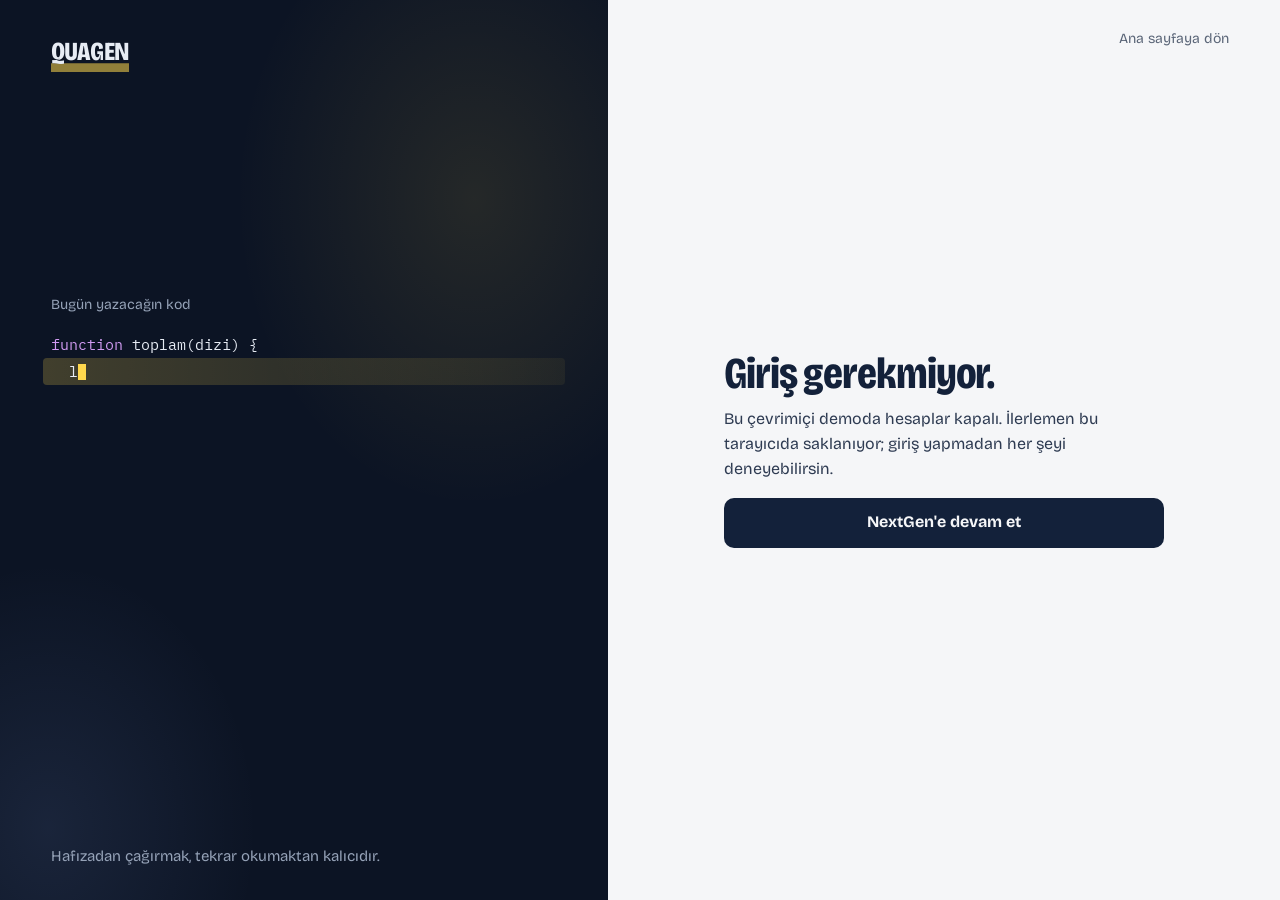
==== hesap.html @ 825e105b "QUAGEN çevrimiçi demo 2026-11-09 Co-Authored-By: Claude Opus 5.5 <noreply@anthropic.com>" ====
<!doctype html>
<html lang="tr">
<head>
  <script>window.QUAGEN_STATIK = true;</script>
  <meta charset="utf-8" />
  <meta name="viewport" content="width=device-width, initial-scale=1" />
  <title>QUAGEN — Giriş yap ya da kayıt ol</title>
  <meta name="description" content="QUAGEN hesabına giriş yap ya da ücretsiz hesap oluştur. İlerlemen tüm cihazlarında seninle." />
  <link rel="preconnect" href="https://fonts.googleapis.com" />
  <link rel="preconnect" href="https://fonts.gstatic.com" crossorigin />
  <link href="https://fonts.googleapis.com/css2?family=Bricolage+Grotesque:opsz,wdth,wght@12..96,75..100,400..800&family=IBM+Plex+Mono:wght@400;500;600&display=swap" rel="stylesheet" />
  <link rel="stylesheet" href="assets/css/tokens.css" />
  <link rel="stylesheet" href="assets/css/hesap.css" />
  <script>(function () { var t = "system"; try { t = JSON.parse(localStorage.getItem("kd-profile") || "{}").theme || "system"; } catch (e) {} if (t === "system") t = matchMedia("(prefers-color-scheme: dark)").matches ? "dark" : "light"; document.documentElement.dataset.theme = t; })();</script>
</head>
<body>
  <main class="auth">
    <aside class="auth-art" aria-hidden="true">
      <a class="logo" href="index.html">QUAGEN</a>
      <div class="art-stage">
        <p class="art-kicker">Bugün yazacağın kod</p>
        <pre class="art-code" id="art-code"></pre>
        <div class="art-tests" id="art-tests">
          <span><i></i>toplam([1, 2, 3])</span>
          <span><i></i>toplam([])</span>
          <span><i></i>toplam([-4, 4])</span>
        </div>
      </div>
      <p class="art-quote" id="art-quote">Hafızadan çağırmak, tekrar okumaktan kalıcıdır.</p>
    </aside>

    <section class="auth-panel">
      <a class="back" href="index.html">Ana sayfaya dön</a>
      <div class="card" id="card">
        <div class="tabs" role="tablist" aria-label="Hesap">
          <button role="tab" id="tab-giris" aria-controls="form-giris" aria-selected="true" data-tab="giris">Giriş yap</button>
          <button role="tab" id="tab-kayit" aria-controls="form-kayit" aria-selected="false" data-tab="kayit" tabindex="-1">Kayıt ol</button>
          <span class="tab-ink" aria-hidden="true"></span>
        </div>

        <div class="forms" id="forms">
          <form id="form-giris" class="form" role="tabpanel" aria-labelledby="tab-giris" novalidate>
            <h1>Tekrar hoş geldin.</h1>
            <p class="sub">Kaldığın yerden, tüm dillerdeki ilerlemenle devam et.</p>
            <div class="field">
              <label for="g-giris">Kullanıcı adı ya da e-posta</label>
              <input id="g-giris" name="giris" autocomplete="username" required />
              <p class="err" data-for="giris"></p>
            </div>
            <div class="field">
              <label for="g-parola">Parola</label>
              <div class="pw"><input id="g-parola" name="parola" type="password" autocomplete="current-password" required /><button type="button" class="pw-eye" aria-label="Parolayı göster" data-eye="g-parola">Göster</button></div>
              <p class="err" data-for="parola"></p>
            </div>
            <p class="form-err" role="alert"></p>
            <button class="submit" type="submit"><span class="s-label">Giriş yap</span><span class="s-spin" aria-hidden="true"></span><span class="s-check" aria-hidden="true"></span></button>
            <p class="switch">Hesabın yok mu? <button type="button" class="link" data-go="kayit">Ücretsiz kayıt ol</button></p>
          </form>

          <form id="form-kayit" class="form" role="tabpanel" aria-labelledby="tab-kayit" novalidate hidden>
            <h1>Yazarak öğrenmeye başla.</h1>
            <p class="sub">Hesap açınca ilerlemen, serilerin ve portföyün tüm cihazlarında seninle olur.</p>
            <div class="field">
              <label for="k-ad">Adın <span class="opt">isteğe bağlı</span></label>
              <input id="k-ad" name="ad" autocomplete="name" maxlength="60" />
              <p class="err" data-for="ad"></p>
            </div>
            <div class="field">
              <label for="k-kullanici">Kullanıcı adı</label>
              <div class="prefix"><span>quagen/p/</span><input id="k-kullanici" name="kullaniciAdi" autocomplete="username" required maxlength="24" spellcheck="false" /></div>
              <p class="hint">Portföy adresin olur. Küçük harf, rakam, - ve _.</p>
              <p class="err" data-for="kullaniciAdi"></p>
            </div>
            <div class="field">
              <label for="k-eposta">E-posta</label>
              <input id="k-eposta" name="eposta" type="email" autocomplete="email" required />
              <p class="err" data-for="eposta"></p>
            </div>
            <div class="field">
              <label for="k-parola">Parola</label>
              <div class="pw"><input id="k-parola" name="parola" type="password" autocomplete="new-password" required minlength="8" /><button type="button" class="pw-eye" aria-label="Parolayı göster" data-eye="k-parola">Göster</button></div>
              <div class="meter" aria-hidden="true"><i></i><i></i><i></i><i></i></div>
              <p class="hint" id="pw-hint">En az 8 karakter, bir harf ve bir rakam.</p>
              <p class="err" data-for="parola"></p>
            </div>
            <p class="form-err" role="alert"></p>
            <button class="submit" type="submit"><span class="s-label">Hesabımı oluştur</span><span class="s-spin" aria-hidden="true"></span><span class="s-check" aria-hidden="true"></span></button>
            <p class="fine">Hesabın bu bilgisayardaki QUAGEN sunucusunda saklanır. Parolan geri çevrilemeyen bir özet olarak tutulur.</p>
            <p class="switch">Zaten hesabın var mı? <button type="button" class="link" data-go="giris">Giriş yap</button></p>
          </form>

          <div class="signed" id="signed" hidden>
            <h1>Zaten giriş yaptın.</h1>
            <p class="sub" id="signed-who"></p>
            <div class="signed-actions">
              <a class="submit as-link" href="nextgen.html" id="signed-go">NextGen'e devam et</a>
              <button type="button" class="link" id="signed-out">Çıkış yap</button>
            </div>
          </div>
        </div>
      </div>
    </section>
  </main>

  <div class="welcome" id="welcome" aria-hidden="true"><div class="w-in"><span class="w-mark"></span><p id="welcome-text">Hoş geldin</p></div></div>

  <script>window.KD_FORCE_LANG = "js";</script>
  <script src="assets/js/engine.js"></script>
  <script src="assets/js/hesap.js"></script>
</body>
</html>
---- assets/css/tokens.css ----
/* QUAGEN tasarım sistemi — ortak tokenlar (ana sayfa + NextGen)
 * Kimlik: çalışma defteri. Soğuk kâğıt, lacivert mürekkep, tek vurgu: fosforlu kalem.
 * Fosforlu kalem yalnızca "şu an önemli olan" şeyi işaretler: aktif satır, doğru cevap, odak.
 */
:root {
  --paper: #f5f6f8;
  --surface: #ffffff;
  --sunken: #eceff3;
  --ink: #13213a;
  --ink-2: #2e3b52;
  --graphite: #5b6678;
  --faint: #8792a4;
  --rule: #dfe3ea;
  --rule-2: #c7cfdb;

  --marker: #ffd84d;
  --marker-ink: #13213a;
  --marker-wash: rgba(255, 216, 77, 0.45);

  --pass: #11805b;
  --pass-wash: #e2f3eb;
  --fail: #c63434;
  --fail-wash: #fbe8e8;
  --warn: #9a5800;
  --warn-wash: #fff2d9;
  --link: #2858d0;

  --code-bg: #fbfbfc;
  --sx-k: #8a2bb8;
  --sx-s: #0d7a49;
  --sx-n: #b14605;
  --sx-l: #1d5fd1;
  --sx-c: #8892a4;
  --sx-tag: #b42357;
  --sx-attr: #1d5fd1;
  --sx-def: #13213a;

  --sans: "Bricolage Grotesque", ui-sans-serif, system-ui, -apple-system, "Segoe UI", sans-serif;
  --mono: "IBM Plex Mono", ui-monospace, "SF Mono", Menlo, monospace;

  --r-s: 6px;
  --r-m: 10px;
  --r-l: 16px;
  --float: 0 1px 0 rgba(19, 33, 58, 0.04), 0 16px 40px -12px rgba(19, 33, 58, 0.22);
  --ease: cubic-bezier(0.22, 1, 0.36, 1);
  color-scheme: light;
}

:root[data-theme="dark"] {
  --paper: #0c1424;
  --surface: #121c30;
  --sunken: #0a111e;
  --ink: #e7ecf4;
  --ink-2: #c3ccda;
  --graphite: #95a2b7;
  --faint: #6b788e;
  --rule: #223049;
  --rule-2: #31425f;
  --marker-wash: rgba(255, 216, 77, 0.16);
  --pass: #3cd08b;
  --pass-wash: rgba(60, 208, 139, 0.12);
  --fail: #ff7070;
  --fail-wash: rgba(255, 112, 112, 0.12);
  --warn: #f5b84a;
  --warn-wash: rgba(245, 184, 74, 0.12);
  --link: #93b4ff;
  --code-bg: #0e172a;
  --sx-k: #d19bf2;
  --sx-s: #8ee2a8;
  --sx-n: #f6b26b;
  --sx-l: #8cb8ff;
  --sx-c: #6b7a92;
  --sx-tag: #ff8fb7;
  --sx-attr: #8cb8ff;
  --sx-def: #e7ecf4;
  --float: 0 1px 0 rgba(0, 0, 0, 0.2), 0 18px 48px -12px rgba(0, 0, 0, 0.6);
  color-scheme: dark;
}

/* Sözdizimi renkleri (statik kod blokları) */
.t-k { color: var(--sx-k); font-style: normal; }
.t-s { color: var(--sx-s); font-style: normal; }
.t-n { color: var(--sx-n); font-style: normal; }
.t-l { color: var(--sx-l); font-style: normal; }
.t-c { color: var(--sx-c); font-style: italic; }
.t-tag { color: var(--sx-tag); font-style: normal; }

/* Fosforlu kalem: metnin arkasına hafif eğik bir vurgu */
.mark {
  background: linear-gradient(100deg, transparent 0.2em, var(--marker) 0.3em, var(--marker) calc(100% - 0.3em), transparent calc(100% - 0.2em));
  background-size: 100% 70%;
  background-position: 0 70%;
  background-repeat: no-repeat;
  color: var(--marker-ink);
  padding: 0 0.15em;
  box-decoration-break: clone;
  -webkit-box-decoration-break: clone;
}
---- assets/css/hesap.css ----
/* QUAGEN — giriş / kayıt */
* { box-sizing: border-box; margin: 0; padding: 0; }
[hidden] { display: none !important; }
body { background: var(--paper); color: var(--ink); font: 16px/1.55 var(--sans); -webkit-font-smoothing: antialiased; min-height: 100vh; }
button, input { font: inherit; color: inherit; }
button { background: none; border: 0; cursor: pointer; }
a { color: inherit; }
:focus-visible { outline: 2px solid var(--ink); outline-offset: 2px; box-shadow: 0 0 0 5px var(--marker-wash); border-radius: var(--r-s); }
h1 { font-weight: 750; font-stretch: 80%; letter-spacing: -0.025em; line-height: 1.02; }

.auth { display: grid; grid-template-columns: minmax(0, 0.95fr) minmax(0, 1.05fr); min-height: 100vh; }

/* ---------- Sol: sanat paneli ---------- */
.auth-art { position: relative; display: flex; flex-direction: column; padding: 32px clamp(24px, 4vw, 56px); background: #0c1424; color: #e7ecf4; overflow: hidden; }
.auth-art::before { content: ""; position: absolute; inset: -20%; background: radial-gradient(40% 35% at 70% 30%, rgba(255, 216, 77, 0.10), transparent 70%), radial-gradient(35% 30% at 20% 80%, rgba(147, 180, 255, 0.10), transparent 70%); animation: drift 18s ease-in-out infinite alternate; }
@keyframes drift { to { transform: translate3d(4%, -3%, 0) scale(1.05); } }
.logo { position: relative; font-size: 26px; font-weight: 800; font-stretch: 78%; letter-spacing: -0.035em; text-decoration: none; color: #e7ecf4; box-shadow: inset 0 -0.34em 0 rgba(255, 216, 77, 0.55); align-self: flex-start; }
.art-stage { position: relative; margin: auto 0; display: grid; gap: 16px; max-width: 520px; }
.art-kicker { font-size: 14px; color: #95a2b7; opacity: 0; animation: up 0.6s 0.2s var(--ease) forwards; }
.art-code { font: 15px/1.8 var(--mono); color: #e7ecf4; min-height: 11em; white-space: pre-wrap; }
.art-code .ln { display: block; padding: 0 8px; margin: 0 -8px; border-radius: 4px; transition: background 0.4s; }
.art-code .ln.hi { background: linear-gradient(90deg, rgba(255, 216, 77, 0.22), rgba(255, 216, 77, 0.06)); }
.art-code .k { color: #d19bf2; } .art-code .n { color: #f6b26b; } .art-code .s { color: #8ee2a8; }
.art-code .caret { display: inline-block; width: 8px; height: 1.1em; vertical-align: -0.2em; background: #ffd84d; animation: blink 1s steps(1) infinite; }
@keyframes blink { 50% { opacity: 0; } }
.art-tests { display: grid; gap: 6px; font: 13px var(--mono); }
.art-tests span { display: flex; align-items: center; gap: 10px; padding: 8px 12px; border-radius: 8px; background: rgba(231, 236, 244, 0.05); color: #95a2b7; opacity: 0; transform: translateY(6px); transition: opacity 0.4s var(--ease), transform 0.4s var(--ease), background 0.3s, color 0.3s; }
.art-tests span.show { opacity: 1; transform: none; }
.art-tests span.pass { background: rgba(60, 208, 139, 0.12); color: #e7ecf4; }
.art-tests i { width: 16px; height: 16px; border-radius: 50%; border: 1.5px solid #31425f; flex: none; position: relative; transition: background 0.25s, border-color 0.25s; }
.art-tests span.pass i { background: #3cd08b; border-color: #3cd08b; }
.art-tests span.pass i::after { content: ""; position: absolute; left: 4.5px; top: 1.5px; width: 4px; height: 8px; border: solid #0c1424; border-width: 0 2px 2px 0; transform: rotate(45deg) scale(0); animation: tick 0.3s 0.05s var(--ease) forwards; }
@keyframes tick { to { transform: rotate(45deg) scale(1); } }
.art-quote { position: relative; font-size: 15px; color: #95a2b7; max-width: 42ch; transition: opacity 0.5s, transform 0.5s var(--ease); }
.art-quote.swap { opacity: 0; transform: translateY(6px); }

/* ---------- Sağ: form ---------- */
.auth-panel { display: grid; place-items: center; padding: 48px clamp(16px, 4vw, 56px); position: relative; }
.back { position: absolute; top: 28px; right: clamp(16px, 4vw, 56px); font-size: 14px; color: var(--graphite); text-decoration: none; }
.back:hover { color: var(--ink); text-decoration: underline; text-underline-offset: 3px; }
.card { width: min(440px, 100%); opacity: 0; transform: translateY(14px); animation: up 0.7s 0.1s var(--ease) forwards; }
@keyframes up { to { opacity: 1; transform: none; } }
.card.shake { animation: shake 0.42s cubic-bezier(0.36, 0.07, 0.19, 0.97); opacity: 1; transform: none; }
@keyframes shake { 15%, 85% { transform: translateX(-2px); } 30%, 70% { transform: translateX(5px); } 45%, 55% { transform: translateX(-6px); } }

.tabs { position: relative; display: grid; grid-template-columns: 1fr 1fr; padding: 4px; border-radius: var(--r-m); background: var(--sunken); margin-bottom: 30px; }
.tabs button { position: relative; z-index: 1; height: 40px; border-radius: 7px; font-weight: 650; font-size: 15px; color: var(--graphite); transition: color 0.25s; }
.tabs button[aria-selected="true"] { color: var(--ink); }
.tab-ink { position: absolute; z-index: 0; top: 4px; bottom: 4px; left: 4px; width: calc(50% - 4px); border-radius: 7px; background: var(--surface); box-shadow: 0 1px 2px rgba(19, 33, 58, 0.1), inset 0 -2px 0 var(--marker); transition: transform 0.38s var(--ease); }
.tabs[data-on="kayit"] .tab-ink { transform: translateX(100%); }

.forms { position: relative; transition: height 0.35s var(--ease); }
.form { display: grid; gap: 16px; }
.form.enter { animation: formIn 0.4s var(--ease); }
@keyframes formIn { from { opacity: 0; transform: translateX(var(--dir, 16px)); } }
.form h1, .signed h1 { font-size: clamp(32px, 4vw, 44px); }
.sub { color: var(--ink-2); margin-top: -6px; }
.field { display: grid; gap: 6px; }
.field label { font-weight: 600; font-size: 14px; }
.opt { font-weight: 400; color: var(--faint); }
.field input { width: 100%; height: 46px; padding: 0 14px; border: 1.5px solid var(--rule-2); border-radius: var(--r-m); background: var(--surface); transition: border-color 0.15s, box-shadow 0.2s; }
.field input:focus { outline: none; border-color: var(--ink); box-shadow: 0 0 0 4px var(--marker-wash); }
.field.bad input { border-color: var(--fail); }
.field.bad input:focus { box-shadow: 0 0 0 4px var(--fail-wash); }
.prefix { display: flex; align-items: stretch; border: 1.5px solid var(--rule-2); border-radius: var(--r-m); background: var(--surface); transition: border-color 0.15s, box-shadow 0.2s; }
.prefix:focus-within { border-color: var(--ink); box-shadow: 0 0 0 4px var(--marker-wash); }
.field.bad .prefix { border-color: var(--fail); }
.prefix span { display: grid; place-items: center; padding: 0 0 0 14px; color: var(--faint); font: 14px var(--mono); }
.prefix input { border: 0 !important; box-shadow: none !important; padding-left: 2px; font-family: var(--mono); font-size: 14px; }
.pw { position: relative; }
.pw input { padding-right: 80px; }
.pw-eye { position: absolute; right: 6px; top: 6px; height: 34px; padding: 0 10px; border-radius: 7px; font-size: 13px; font-weight: 600; color: var(--graphite); }
.pw-eye:hover { background: var(--sunken); color: var(--ink); }
.hint { font-size: 13px; color: var(--graphite); }
.err { font-size: 13px; color: var(--fail); max-height: 0; overflow: hidden; transition: max-height 0.25s var(--ease); }
.err.on { max-height: 4em; }
.form-err { font-size: 14px; color: var(--fail); padding: 0 12px; border-radius: var(--r-s); background: var(--fail-wash); max-height: 0; overflow: hidden; transition: max-height 0.25s var(--ease), padding 0.25s; }
.form-err.on { max-height: 6em; padding: 10px 12px; }
.meter { display: grid; grid-template-columns: repeat(4, 1fr); gap: 4px; }
.meter i { height: 4px; border-radius: 2px; background: var(--sunken); transition: background 0.3s, transform 0.3s var(--ease); transform-origin: left; }
.meter[data-s="1"] i:nth-child(-n+1) { background: var(--fail); }
.meter[data-s="2"] i:nth-child(-n+2) { background: var(--warn); }
.meter[data-s="3"] i:nth-child(-n+3) { background: var(--marker); }
.meter[data-s="4"] i { background: var(--pass); }

.submit { position: relative; display: grid; place-items: center; height: 50px; border-radius: var(--r-m); background: var(--ink); color: var(--paper); font-weight: 700; font-size: 16px; overflow: hidden; transition: background 0.2s, transform 0.1s, width 0.35s var(--ease); text-decoration: none; }
.submit:hover { background: var(--ink-2); }
.submit:active { transform: translateY(1px); }
.submit > span { grid-area: 1 / 1; transition: opacity 0.2s, transform 0.3s var(--ease); }
.s-spin { width: 20px; height: 20px; border-radius: 50%; border: 2.5px solid rgba(255, 255, 255, 0.25); border-top-color: var(--marker); opacity: 0; animation: spin 0.7s linear infinite; }
:root[data-theme="dark"] .s-spin { border-color: rgba(12, 20, 36, 0.2); border-top-color: #0c1424; }
@keyframes spin { to { transform: rotate(360deg); } }
.s-check { width: 22px; height: 12px; border: solid var(--marker); border-width: 0 0 3px 3px; transform: rotate(-45deg) scale(0.4); opacity: 0; margin-top: -4px; }
.submit.loading .s-label { opacity: 0; transform: translateY(-8px); }
.submit.loading .s-spin { opacity: 1; }
.submit.done { background: var(--ink); }
.submit.done .s-label { opacity: 0; }
.submit.done .s-check { opacity: 1; transform: rotate(-45deg) scale(1); }
.switch, .fine { font-size: 14px; color: var(--graphite); text-align: center; }
.fine { font-size: 12.5px; }
.link { color: var(--link); font-weight: 650; text-decoration: underline; text-underline-offset: 3px; }
.signed { display: grid; gap: 16px; }
.signed-actions { display: grid; gap: 12px; justify-items: center; }
.as-link { width: 100%; }

/* ---------- Başarı perdesi ---------- */
.welcome { position: fixed; inset: 0; z-index: 50; display: grid; place-items: center; background: #0c1424; color: #e7ecf4; pointer-events: none; clip-path: circle(0 at var(--x, 50%) var(--y, 50%)); transition: clip-path 0.7s cubic-bezier(0.7, 0, 0.2, 1); }
.welcome.on { clip-path: circle(150% at var(--x, 50%) var(--y, 50%)); pointer-events: all; }
.w-in { display: grid; justify-items: center; gap: 18px; }
.w-in p { font-size: clamp(40px, 7vw, 84px); font-weight: 800; font-stretch: 78%; letter-spacing: -0.03em; opacity: 0; transform: translateY(10px); transition: opacity 0.4s 0.35s, transform 0.6s 0.35s var(--ease); }
.welcome.on .w-in p { opacity: 1; transform: none; }
.w-mark { width: 0; height: 10px; border-radius: 5px; background: #ffd84d; transition: width 0.7s 0.45s var(--ease); }
.welcome.on .w-mark { width: min(320px, 60vw); }

@media (max-width: 900px) {
  .auth { grid-template-columns: 1fr; }
  .auth-art { min-height: 0; padding: 20px 20px; }
  .art-stage { display: none; }
  .art-quote { display: none; }
  .back { position: static; justify-self: end; margin-bottom: 20px; }
  .auth-panel { place-items: start center; padding-top: 24px; }
}
@media (prefers-reduced-motion: reduce) {
  *, *::before, *::after { animation: none !important; transition: none !important; }
  .card, .art-kicker { opacity: 1; transform: none; }
}
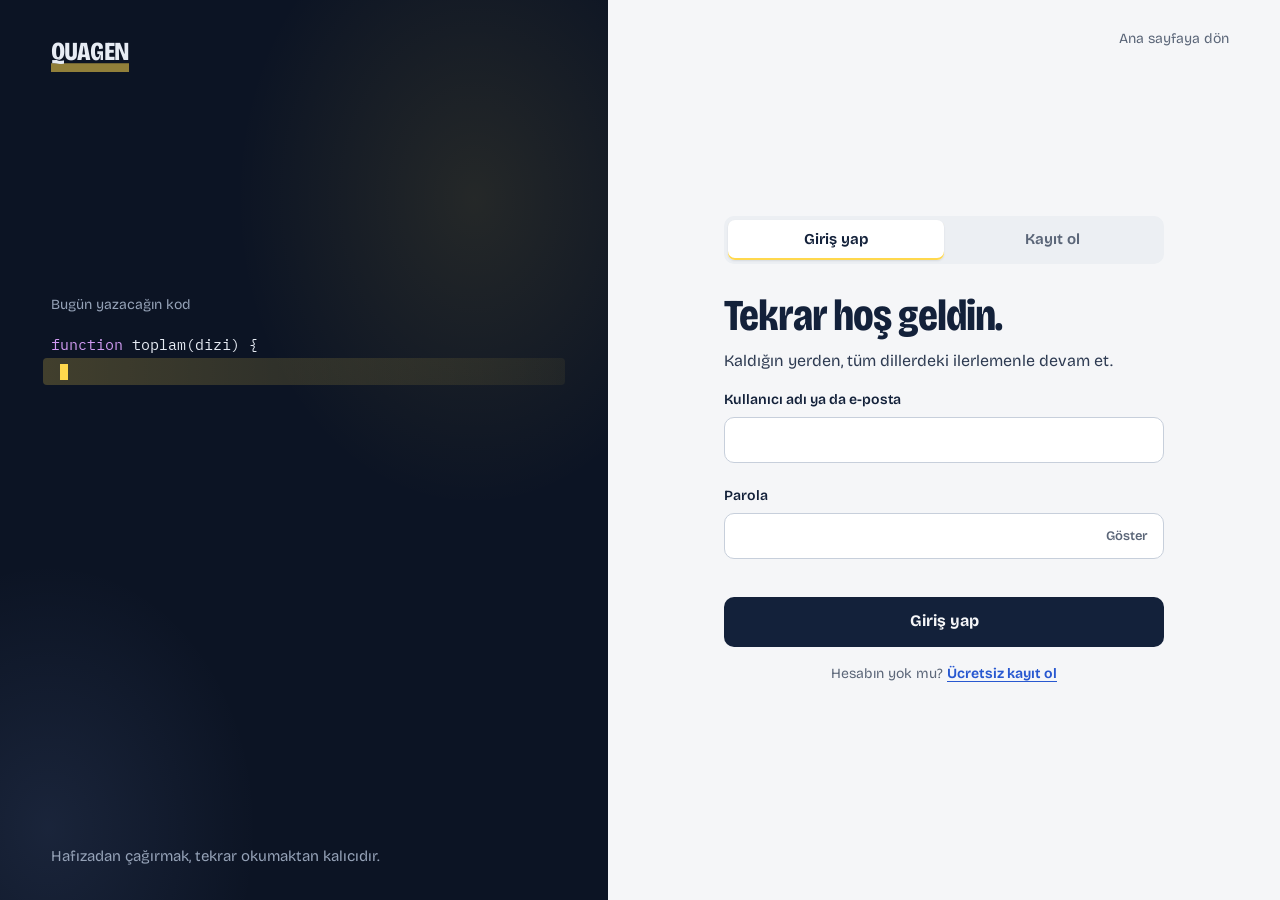
==== commit 9a640056: "QUAGEN: hesaplar (bulut), tarayıcıda C derleyicisi Co-Authored-By: Claude Opus 5.5 <noreply@anthropi" ====
--- a/hesap.html
+++ b/hesap.html
@@ -1,7 +1,8 @@
 <!doctype html>
 <html lang="tr">
 <head>
-  <script>window.QUAGEN_STATIK = true;</script>
+  <script>window.QUAGEN_STATIK = true; window.QUAGEN_BULUT = {"url":"https://lalqdppmjirelxngliim.supabase.co","anahtar":"sb_publishable_4_QRTlzAS4J74myS9klBng_SNF8kN42"};</script>
+  <script src="assets/js/bulut.js"></script>
   <meta charset="utf-8" />
   <meta name="viewport" content="width=device-width, initial-scale=1" />
   <title>QUAGEN — Giriş yap ya da kayıt ol</title>
@@ -67,7 +68,7 @@
             </div>
             <div class="field">
               <label for="k-kullanici">Kullanıcı adı</label>
-              <div class="prefix"><span>quagen/p/</span><input id="k-kullanici" name="kullaniciAdi" autocomplete="username" required maxlength="24" spellcheck="false" /></div>
+              <div class="prefix"><span>@</span><input id="k-kullanici" name="kullaniciAdi" autocomplete="username" required maxlength="24" spellcheck="false" /></div>
               <p class="hint">Portföy adresin olur. Küçük harf, rakam, - ve _.</p>
               <p class="err" data-for="kullaniciAdi"></p>
             </div>
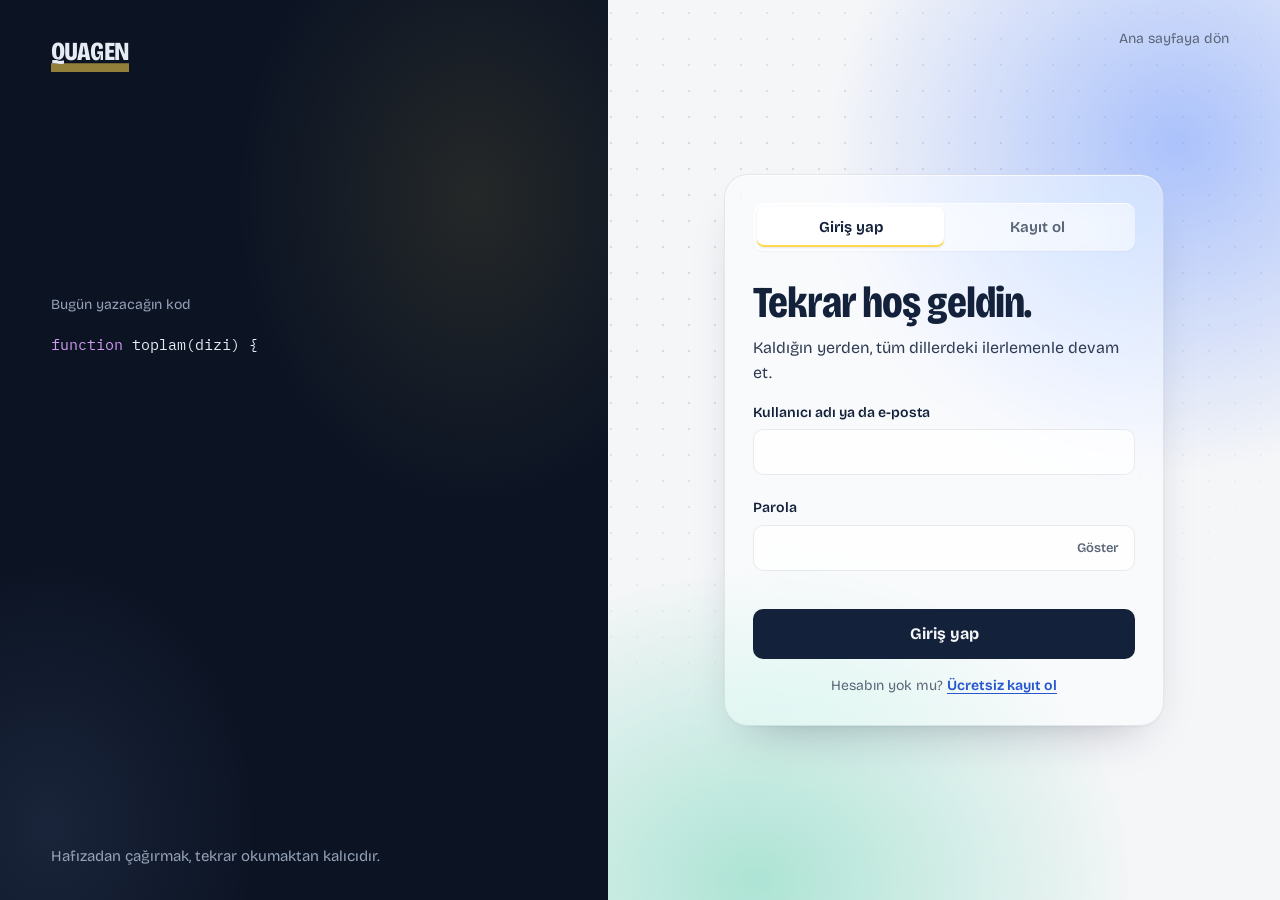
==== commit 05eb1f93: "KAM'li ana sayfa ve ortak cam tasarım Co-Authored-By: Claude Fable 5.2 <noreply@anthropic.com>" ====
--- a/hesap.html
+++ b/hesap.html
@@ -12,6 +12,7 @@
   <link href="https://fonts.googleapis.com/css2?family=Bricolage+Grotesque:opsz,wdth,wght@12..96,75..100,400..800&family=IBM+Plex+Mono:wght@400;500;600&display=swap" rel="stylesheet" />
   <link rel="stylesheet" href="assets/css/tokens.css" />
   <link rel="stylesheet" href="assets/css/hesap.css" />
+  <link rel="stylesheet" href="assets/css/cam.css" />
   <script>(function () { var t = "system"; try { t = JSON.parse(localStorage.getItem("kd-profile") || "{}").theme || "system"; } catch (e) {} if (t === "system") t = matchMedia("(prefers-color-scheme: dark)").matches ? "dark" : "light"; document.documentElement.dataset.theme = t; })();</script>
 </head>
 <body>
--- a/assets/css/cam.css
+++ b/assets/css/cam.css
@@ -0,0 +1,132 @@
+/* QUAGEN — ortak cam katmanı: tüm sayfalarda aynı arka plan sahnesi, cam yüzey değişkenleri,
+   düğme davranışları ve KAM'in yüzü. Sayfa stilinden SONRA yüklenir. */
+:root {
+  --glass: rgba(255, 255, 255, 0.44);
+  --glass-strong: rgba(255, 255, 255, 0.72);
+  --glass-line: rgba(255, 255, 255, 0.85);
+  --glass-edge: rgba(19, 33, 58, 0.09);
+  --glass-shadow: inset 0 1px 0 rgba(255, 255, 255, 0.7), 0 1px 2px rgba(19, 33, 58, 0.04), 0 22px 48px -28px rgba(19, 33, 58, 0.4);
+  --blur: saturate(1.7) blur(22px);
+  --isik-1: rgba(255, 208, 60, 0.72);
+  --isik-2: rgba(84, 132, 255, 0.46);
+  --isik-3: rgba(46, 196, 150, 0.36);
+  --nokta: rgba(19, 33, 58, 0.13);
+  --kam-1: #ffe27a;
+  --kam-2: #ffc93a;
+  --kam-goz: #13213a;
+}
+:root[data-theme="dark"] {
+  --glass: rgba(26, 38, 64, 0.46);
+  --glass-strong: rgba(30, 44, 73, 0.72);
+  --glass-line: rgba(255, 255, 255, 0.1);
+  --glass-edge: rgba(255, 255, 255, 0.08);
+  --glass-shadow: inset 0 1px 0 rgba(255, 255, 255, 0.08), 0 24px 52px -26px rgba(0, 0, 0, 0.75);
+  --isik-1: rgba(255, 216, 77, 0.22);
+  --isik-2: rgba(84, 132, 255, 0.38);
+  --isik-3: rgba(46, 196, 150, 0.22);
+  --nokta: rgba(255, 255, 255, 0.07);
+}
+
+/* ---------- Arka plan sahnesi: ağır ağır gezen üç ışık + kenarlara doğru sönen nokta ızgarası ---------- */
+html { background: var(--paper); }
+body { background: transparent; }
+body::before {
+  content: ""; position: fixed; inset: -25vmax; z-index: -2; pointer-events: none;
+  background:
+    radial-gradient(38vmax 34vmax at 26% 24%, var(--isik-1), transparent 68%),
+    radial-gradient(40vmax 38vmax at 78% 30%, var(--isik-2), transparent 68%),
+    radial-gradient(44vmax 36vmax at 56% 78%, var(--isik-3), transparent 68%);
+  animation: sahne-gez 46s ease-in-out infinite alternate;
+  will-change: transform;
+}
+body::after {
+  content: ""; position: fixed; inset: 0; z-index: -1; pointer-events: none;
+  background-image: radial-gradient(var(--nokta) 1px, transparent 1.4px);
+  background-size: 26px 26px;
+  -webkit-mask-image: radial-gradient(ellipse 90% 70% at 50% 28%, #000 20%, transparent 78%);
+  mask-image: radial-gradient(ellipse 90% 70% at 50% 28%, #000 20%, transparent 78%);
+}
+@keyframes sahne-gez {
+  0% { transform: translate3d(-3%, -2%, 0) rotate(0deg) scale(1); }
+  50% { transform: translate3d(4%, 3%, 0) rotate(7deg) scale(1.08); }
+  100% { transform: translate3d(-2%, 5%, 0) rotate(-6deg) scale(1.03); }
+}
+
+/* ---------- Cam yüzey ---------- */
+.cam {
+  background: var(--glass); backdrop-filter: var(--blur); -webkit-backdrop-filter: var(--blur);
+  border: 1px solid var(--glass-edge); box-shadow: var(--glass-shadow);
+}
+
+/* ---------- Düğmeler: kalkar, basılır; dolu düğmelerin üzerinden ışık geçer ---------- */
+.btn { transition: background 0.18s, border-color 0.18s, color 0.18s, transform 0.16s var(--ease), box-shadow 0.22s; }
+@media (hover: hover) {
+  .btn:hover:not(:disabled) { transform: translateY(-2px); }
+}
+.btn:active:not(:disabled) { transform: translateY(0) scale(0.97); transition-duration: 0.08s; }
+.btn-ink, .btn-marker, .btn.primary, .btn.isik { position: relative; overflow: hidden; isolation: isolate; }
+.btn-ink::after, .btn-marker::after, .btn.primary::after, .btn.isik::after {
+  content: ""; position: absolute; inset: 0; z-index: -1; pointer-events: none;
+  background: linear-gradient(105deg, transparent 35%, rgba(255, 255, 255, 0.38) 50%, transparent 65%);
+  transform: translateX(-120%);
+}
+@media (hover: hover) {
+  .btn-ink:hover::after, .btn-marker:hover::after, .btn.primary:hover:not(:disabled)::after, .btn.isik:hover::after { transform: translateX(120%); transition: transform 0.7s var(--ease); }
+}
+
+/* ---------- KAM'in yüzü: sarı cam bir gövde, iki göz. Kırpar, düşünür, konuşur. ----------
+   Boyut font-size ile ölçeklenir: .kam-av { font-size: 36px } → 36px'lik yüz. */
+.kam-av {
+  --gx: 0; --gy: 0;
+  position: relative; display: inline-grid; place-items: center; flex: none;
+  width: 1em; height: 1em; font-size: 36px; border-radius: 34%;
+  background:
+    radial-gradient(120% 90% at 30% 12%, rgba(255, 255, 255, 0.85), transparent 46%),
+    linear-gradient(160deg, var(--kam-1), var(--kam-2));
+  box-shadow: inset 0 -0.06em 0.1em rgba(160, 105, 0, 0.35), inset 0 0.03em 0 rgba(255, 255, 255, 0.8), 0 0.14em 0.36em -0.1em rgba(214, 150, 0, 0.75);
+}
+.kam-av > b {
+  position: absolute; top: 37%; width: 0.13em; height: 0.24em; border-radius: 0.07em; background: var(--kam-goz);
+  transform: translate(calc(var(--gx) * 0.055em), calc(var(--gy) * 0.045em));
+  animation: kam-kirp 5.6s infinite; transition: transform 0.18s var(--ease), height 0.2s, border-radius 0.2s;
+}
+.kam-av > b:first-of-type { left: 27%; }
+.kam-av > b:last-of-type { right: 27%; }
+.kam-av > i { position: absolute; right: -6%; bottom: -6%; width: 0.24em; height: 0.24em; border-radius: 50%; background: var(--pass); box-shadow: 0 0 0 0.06em var(--surface); }
+@keyframes kam-kirp { 0%, 92%, 100% { scale: 1 1; } 95.5% { scale: 1 0.1; } }
+/* Düşünürken gözler noktaya döner ve sırayla zıplar */
+.kam-av.dusunuyor > b { height: 0.13em; border-radius: 50%; animation: kam-dusun 0.9s infinite; }
+.kam-av.dusunuyor > b:last-of-type { animation-delay: 0.18s; }
+@keyframes kam-dusun { 0%, 100% { translate: 0 0; } 40% { translate: 0 -0.08em; } }
+/* Sevinince gözler kısılır */
+.kam-av.mutlu > b { height: 0.11em; border-radius: 0.11em 0.11em 0 0; animation: none; }
+/* Büyük KAM: etrafında nefes alan bir hale */
+.kam-av.dev { font-size: clamp(72px, 9vw, 116px); animation: kam-sal 5s ease-in-out infinite; }
+.kam-av.dev::before {
+  content: ""; position: absolute; inset: -16%; z-index: -1; border-radius: 40%;
+  background: radial-gradient(closest-side, rgba(255, 216, 77, 0.55), transparent);
+  animation: kam-hale 3.6s ease-in-out infinite;
+}
+@keyframes kam-sal { 0%, 100% { translate: 0 0; rotate: -2deg; } 50% { translate: 0 -6px; rotate: 2deg; } }
+@keyframes kam-hale { 0%, 100% { opacity: 0.55; scale: 0.92; } 50% { opacity: 1; scale: 1.08; } }
+
+@media (prefers-reduced-motion: reduce) {
+  body::before, .kam-av.dev, .kam-av.dev::before, .kam-av > b { animation: none; }
+  .btn, .btn::after { transition: none; }
+}
+
+/* ---------- Sayfalara özel cam yüzeyler (Rehber, Pratik, hesap, portfolyo) ---------- */
+.rb-top, .pt-top { background: var(--glass); backdrop-filter: var(--blur); -webkit-backdrop-filter: var(--blur); border-bottom: 1px solid var(--glass-edge); box-shadow: inset 0 -1px 0 var(--glass-line); }
+.big-search, .niyet, .kat, .dene, .kk, .ai, .side-terim, .kv-tabs, .harf-dizin,
+.pt-yan .kart, .pop, .cs-kart, .basla-balon,
+.tabs, .lang, .tm, .cert, .proj {
+  background: var(--glass); backdrop-filter: var(--blur); -webkit-backdrop-filter: var(--blur);
+  border-color: var(--glass-edge); box-shadow: var(--glass-shadow);
+}
+.niyet > header { background: linear-gradient(135deg, var(--marker-wash), transparent 70%); }
+.rb-top .btn, .pt-top .btn, .dene .btn:not(.primary), .rb-langs button, .pt-dil { background: var(--glass-strong); border-color: var(--glass-edge); }
+.kat, .kk, .proj, .cert, .pt-yan .kart { transition: transform 0.28s var(--ease), box-shadow 0.28s, border-color 0.2s; }
+@media (hover: hover) { .kat:hover, .kk:hover, .proj:hover { transform: translateY(-3px); } }
+.auth-panel { background: transparent; }
+.field input { background: var(--glass-strong); border-color: var(--glass-edge); }
+.auth-panel .card { padding: 28px; border-radius: 24px; background: var(--glass); backdrop-filter: var(--blur); -webkit-backdrop-filter: var(--blur); border: 1px solid var(--glass-edge); box-shadow: var(--glass-shadow); }
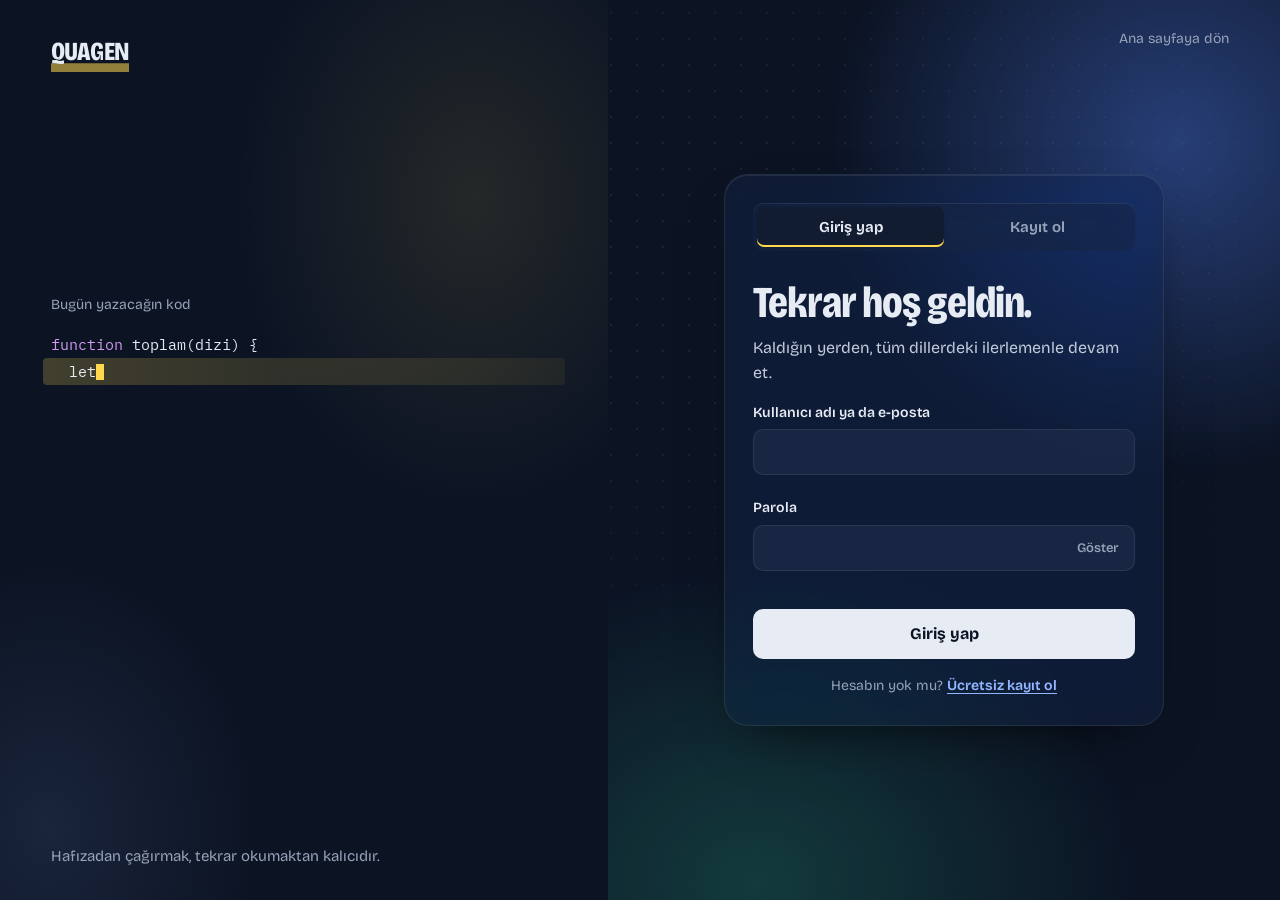
==== commit 7472e4dd: "İki dünya, KAM turu, 3B KAM Co-Authored-By: Claude Fable 5.2 <noreply@anthropic.com>" ====
--- a/hesap.html
+++ b/hesap.html
@@ -13,7 +13,7 @@
   <link rel="stylesheet" href="assets/css/tokens.css" />
   <link rel="stylesheet" href="assets/css/hesap.css" />
   <link rel="stylesheet" href="assets/css/cam.css" />
-  <script>(function () { var t = "system"; try { t = JSON.parse(localStorage.getItem("kd-profile") || "{}").theme || "system"; } catch (e) {} if (t === "system") t = matchMedia("(prefers-color-scheme: dark)").matches ? "dark" : "light"; document.documentElement.dataset.theme = t; })();</script>
+  <script>(function () { var t = "system"; try { t = JSON.parse(localStorage.getItem("kd-profile") || "{}").theme || "system"; } catch (e) {} if (t !== "light") t = "dark"; document.documentElement.dataset.theme = t; })();</script>
 </head>
 <body>
   <main class="auth">
--- a/assets/css/cam.css
+++ b/assets/css/cam.css
@@ -74,44 +74,67 @@
   .btn-ink:hover::after, .btn-marker:hover::after, .btn.primary:hover:not(:disabled)::after, .btn.isik:hover::after { transform: translateX(120%); transition: transform 0.7s var(--ease); }
 }
 
-/* ---------- KAM'in yüzü: sarı cam bir gövde, iki göz. Kırpar, düşünür, konuşur. ----------
-   Boyut font-size ile ölçeklenir: .kam-av { font-size: 36px } → 36px'lik yüz. */
+/* ---------- KAM: üç boyutlu bir yapay zekâ çekirdeği ----------
+   Cam bir küre, içinde iki ışık göz; etrafında eğik bir yörünge halkası ve halkada dönen bir düğüm.
+   Boyut font-size ile ölçeklenir: .kam-av { font-size: 36px } → 36px'lik küre. */
+@property --kam-a { syntax: "<angle>"; inherits: false; initial-value: 0deg; }
 .kam-av {
   --gx: 0; --gy: 0;
   position: relative; display: inline-grid; place-items: center; flex: none;
-  width: 1em; height: 1em; font-size: 36px; border-radius: 34%;
+  width: 1em; height: 1em; font-size: 36px; border-radius: 50%; margin: 0 0.14em;
   background:
-    radial-gradient(120% 90% at 30% 12%, rgba(255, 255, 255, 0.85), transparent 46%),
-    linear-gradient(160deg, var(--kam-1), var(--kam-2));
-  box-shadow: inset 0 -0.06em 0.1em rgba(160, 105, 0, 0.35), inset 0 0.03em 0 rgba(255, 255, 255, 0.8), 0 0.14em 0.36em -0.1em rgba(214, 150, 0, 0.75);
+    radial-gradient(circle at 34% 24%, rgba(255, 255, 255, 0.95) 0 5%, transparent 16%),
+    radial-gradient(circle at 34% 26%, #9db8ff 0%, #4a6cf0 26%, #24348a 58%, #0d1538 100%);
+  box-shadow:
+    inset -0.09em -0.11em 0.2em rgba(3, 8, 30, 0.6),
+    inset 0.05em 0.06em 0.1em rgba(255, 255, 255, 0.35),
+    0 0.2em 0.36em -0.14em rgba(20, 40, 140, 0.9),
+    0 0 0.55em rgba(84, 132, 255, 0.4);
 }
+/* Gözler: kürenin içinden yanan iki ışık */
 .kam-av > b {
-  position: absolute; top: 37%; width: 0.13em; height: 0.24em; border-radius: 0.07em; background: var(--kam-goz);
-  transform: translate(calc(var(--gx) * 0.055em), calc(var(--gy) * 0.045em));
+  position: absolute; top: 40%; width: 0.12em; height: 0.22em; border-radius: 0.06em;
+  background: #ffe27a; box-shadow: 0 0 0.1em #ffd84d, 0 0 0.24em rgba(255, 216, 77, 0.8);
+  transform: translate(calc(var(--gx) * 0.06em), calc(var(--gy) * 0.05em));
   animation: kam-kirp 5.6s infinite; transition: transform 0.18s var(--ease), height 0.2s, border-radius 0.2s;
 }
-.kam-av > b:first-of-type { left: 27%; }
-.kam-av > b:last-of-type { right: 27%; }
-.kam-av > i { position: absolute; right: -6%; bottom: -6%; width: 0.24em; height: 0.24em; border-radius: 50%; background: var(--pass); box-shadow: 0 0 0 0.06em var(--surface); }
+.kam-av > b:first-of-type { left: 29%; }
+.kam-av > b:last-of-type { right: 29%; }
+.kam-av > i { display: none; }
+/* Yörünge halkası: üst (arka) yarısı kürenin arkasında kaybolur gibi söner */
+.kam-av::after {
+  content: ""; position: absolute; inset: -17%; border-radius: 50%; pointer-events: none;
+  background: linear-gradient(to bottom, rgba(255, 216, 77, 0) 34%, rgba(255, 216, 77, 0.55) 52%, #ffd84d 70%, #fff3bf 100%);
+  -webkit-mask: radial-gradient(closest-side, transparent calc(100% - 0.05em), #000 calc(100% - 0.04em));
+  mask: radial-gradient(closest-side, transparent calc(100% - 0.05em), #000 calc(100% - 0.04em));
+  transform: rotate(-20deg) rotateX(72deg);
+  filter: drop-shadow(0 0 0.05em rgba(255, 216, 77, 0.9));
+}
+/* Halkada dönen düğüm: önden geçerken görünür, arkaya geçince kaybolur */
+.kam-av::before {
+  content: ""; position: absolute; left: 50%; top: 50%; width: 0.13em; height: 0.13em; margin: -0.065em; border-radius: 50%; z-index: 1; pointer-events: none;
+  background: radial-gradient(circle at 35% 30%, #fff, #ffd84d 55%, #e0a400);
+  box-shadow: 0 0 0.14em rgba(255, 216, 77, 0.95);
+  transform: rotate(-20deg) translate(calc(cos(var(--kam-a)) * 0.67em), calc(sin(var(--kam-a)) * 0.207em));
+  opacity: calc(0.5 + sin(var(--kam-a)) * 4);
+  animation: kam-yorunge 4.2s linear infinite;
+}
+@keyframes kam-yorunge { to { --kam-a: 360deg; } }
 @keyframes kam-kirp { 0%, 92%, 100% { scale: 1 1; } 95.5% { scale: 1 0.1; } }
-/* Düşünürken gözler noktaya döner ve sırayla zıplar */
-.kam-av.dusunuyor > b { height: 0.13em; border-radius: 50%; animation: kam-dusun 0.9s infinite; }
+/* Düşünürken: gözler noktaya döner, düğüm hızlanır */
+.kam-av.dusunuyor > b { height: 0.12em; border-radius: 50%; animation: kam-dusun 0.9s infinite; }
 .kam-av.dusunuyor > b:last-of-type { animation-delay: 0.18s; }
-@keyframes kam-dusun { 0%, 100% { translate: 0 0; } 40% { translate: 0 -0.08em; } }
+.kam-av.dusunuyor::before { animation-duration: 1.1s; }
+@keyframes kam-dusun { 0%, 100% { translate: 0 0; } 40% { translate: 0 -0.07em; } }
 /* Sevinince gözler kısılır */
-.kam-av.mutlu > b { height: 0.11em; border-radius: 0.11em 0.11em 0 0; animation: none; }
-/* Büyük KAM: etrafında nefes alan bir hale */
-.kam-av.dev { font-size: clamp(72px, 9vw, 116px); animation: kam-sal 5s ease-in-out infinite; }
-.kam-av.dev::before {
-  content: ""; position: absolute; inset: -16%; z-index: -1; border-radius: 40%;
-  background: radial-gradient(closest-side, rgba(255, 216, 77, 0.55), transparent);
-  animation: kam-hale 3.6s ease-in-out infinite;
-}
-@keyframes kam-sal { 0%, 100% { translate: 0 0; rotate: -2deg; } 50% { translate: 0 -6px; rotate: 2deg; } }
-@keyframes kam-hale { 0%, 100% { opacity: 0.55; scale: 0.92; } 50% { opacity: 1; scale: 1.08; } }
+.kam-av.mutlu > b { height: 0.1em; border-radius: 0.1em 0.1em 0 0; animation: none; }
+/* Büyük KAM: havada süzülür */
+.kam-av.dev { font-size: clamp(76px, 9vw, 118px); animation: kam-sal 5s ease-in-out infinite; }
+@keyframes kam-sal { 0%, 100% { translate: 0 0; } 50% { translate: 0 -7px; } }
 
 @media (prefers-reduced-motion: reduce) {
-  body::before, .kam-av.dev, .kam-av.dev::before, .kam-av > b { animation: none; }
+  body::before, .kam-av.dev, .kam-av::before, .kam-av > b { animation: none; }
+  .kam-av::before { --kam-a: 70deg; }
   .btn, .btn::after { transition: none; }
 }
 
@@ -130,3 +153,42 @@
 .auth-panel { background: transparent; }
 .field input { background: var(--glass-strong); border-color: var(--glass-edge); }
 .auth-panel .card { padding: 28px; border-radius: 24px; background: var(--glass); backdrop-filter: var(--blur); -webkit-backdrop-filter: var(--blur); border: 1px solid var(--glass-edge); box-shadow: var(--glass-shadow); }
+
+/* ---------- Açık tema: daha az parlak zemin ---------- */
+:root:not([data-theme="dark"]) { --paper: #e6ebf5; --sunken: #dae1ee; --code-bg: #f4f6fb; }
+
+/* ---------- İki dünya arasındaki geçiş düğmesi: QUAGEN | NextGen ---------- */
+.dunya { display: inline-flex; flex: none; padding: 3px; border-radius: 999px; background: var(--glass-strong); border: 1px solid var(--glass-edge); box-shadow: inset 0 1px 0 var(--glass-line); font-size: 13.5px; font-weight: 750; letter-spacing: -0.01em; }
+.dunya > * { display: inline-flex; align-items: center; height: 30px; padding: 0 13px; border-radius: 999px; text-decoration: none; color: var(--graphite); white-space: nowrap; transition: color 0.2s, background 0.2s, transform 0.14s var(--ease); }
+.dunya > [aria-current] { background: var(--ink); color: var(--paper); box-shadow: 0 4px 12px -6px rgba(19, 33, 58, 0.7); }
+:root[data-theme="dark"] .dunya > [aria-current] { background: var(--marker); color: var(--marker-ink); }
+.dunya > a:hover { color: var(--ink); }
+.dunya > a:active { transform: scale(0.96); }
+
+/* ---------- KAM'in turu: hedef aydınlanır, gerisi kararır ---------- */
+.tur { position: fixed; inset: 0; z-index: 900; opacity: 0; transition: opacity 0.25s; }
+.tur.acik { opacity: 1; }
+.tur.kapaniyor { opacity: 0; }
+.tur-perde { position: absolute; inset: 0; }
+.tur-isik { position: absolute; left: 50%; top: 50%; width: 0; height: 0; border-radius: 16px; pointer-events: none; box-shadow: 0 0 0 200vmax rgba(6, 10, 26, 0.74), 0 0 0 2px var(--marker), 0 0 34px 4px rgba(255, 216, 77, 0.45); transition: left 0.5s var(--ease), top 0.5s var(--ease), width 0.5s var(--ease), height 0.5s var(--ease), border-radius 0.5s; }
+.tur-isik.vur { animation: tur-vur 0.6s var(--ease); }
+@keyframes tur-vur { from { scale: 1.18; } }
+.tur-kart { position: absolute; display: flex; gap: 14px; padding: 18px 18px 16px; border-radius: 22px; background: color-mix(in srgb, var(--surface) 94%, transparent); backdrop-filter: var(--blur); -webkit-backdrop-filter: var(--blur); border: 1px solid var(--glass-edge); box-shadow: var(--float); color: var(--ink); transition: left 0.5s var(--ease), top 0.5s var(--ease), opacity 0.2s, transform 0.3s var(--ease); }
+.tur-kart.degisiyor { opacity: 0; transform: translateY(8px); }
+.tur-kart .kam-av { font-size: 44px; margin-top: 4px; }
+.tur-govde { flex: 1; min-width: 0; }
+.tur-baslik { font-weight: 800; font-size: 19px; font-stretch: 86%; letter-spacing: -0.02em; line-height: 1.15; }
+.tur-metin { margin-top: 6px; font-size: 15px; line-height: 1.5; color: var(--ink-2, var(--graphite)); }
+.tur-alt { display: flex; align-items: center; gap: 8px; margin-top: 14px; }
+.tur-noktalar { display: flex; gap: 5px; margin-right: auto; }
+.tur-noktalar i { width: 7px; height: 7px; border-radius: 50%; background: var(--rule-2, var(--rule)); transition: width 0.3s var(--ease), background 0.3s; }
+.tur-noktalar i.gecti { background: var(--graphite); }
+.tur-noktalar i.on { width: 20px; border-radius: 4px; background: var(--marker); }
+.tur-gec, .tur-ikinci { height: 36px; padding: 0 10px; border: 0; border-radius: 10px; background: none; color: var(--graphite); font: inherit; font-size: 14px; font-weight: 600; cursor: pointer; }
+.tur-gec:hover, .tur-ikinci:hover { color: var(--ink); background: var(--sunken); }
+.tur-sonraki { height: 38px; padding: 0 16px; border-radius: 11px; font: inherit; font-weight: 700; font-size: 14.5px; cursor: pointer; border: 0; }
+.tur-sonraki.btn-ink { background: var(--ink); color: var(--paper); }
+:root[data-theme="dark"] .tur-sonraki.btn-ink { background: var(--marker); color: var(--marker-ink); }
+@media (prefers-reduced-motion: reduce) { .tur-isik, .tur-kart { transition: none; } .tur-isik.vur { animation: none; } }
+.tur-gec, .tur-ikinci, .tur-sonraki { white-space: nowrap; flex: none; }
+.tur-alt { flex-wrap: wrap; justify-content: flex-end; row-gap: 6px; }
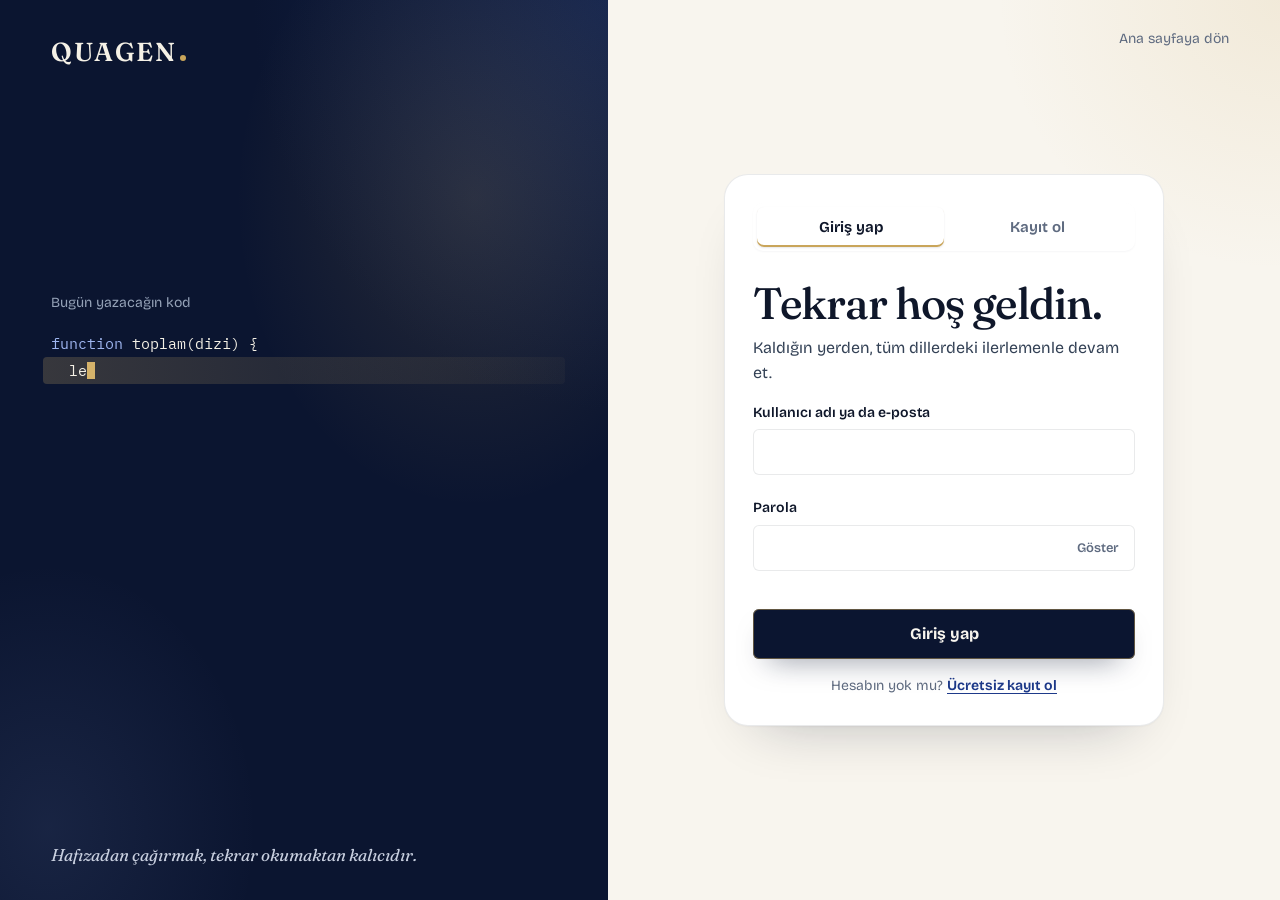
==== commit d9ac73e6: "QUAGEN: premium görünüm — gece mavisi + altın, sırayla açık/koyu bölümler Co-Authored-By: Claude Fab" ====
--- a/hesap.html
+++ b/hesap.html
@@ -1,5 +1,5 @@
 <!doctype html>
-<html lang="tr">
+<html lang="tr" class="qp">
 <head>
   <script>window.QUAGEN_STATIK = true; window.QUAGEN_BULUT = {"url":"https://lalqdppmjirelxngliim.supabase.co","anahtar":"sb_publishable_4_QRTlzAS4J74myS9klBng_SNF8kN42"};</script>
   <script src="assets/js/bulut.js"></script>
@@ -9,10 +9,11 @@
   <meta name="description" content="QUAGEN hesabına giriş yap ya da ücretsiz hesap oluştur. İlerlemen tüm cihazlarında seninle." />
   <link rel="preconnect" href="https://fonts.googleapis.com" />
   <link rel="preconnect" href="https://fonts.gstatic.com" crossorigin />
-  <link href="https://fonts.googleapis.com/css2?family=Bricolage+Grotesque:opsz,wdth,wght@12..96,75..100,400..800&family=IBM+Plex+Mono:wght@400;500;600&display=swap" rel="stylesheet" />
+  <link href="https://fonts.googleapis.com/css2?family=Bricolage+Grotesque:opsz,wdth,wght@12..96,75..100,400..800&family=Fraunces:ital,opsz,wght,SOFT,WONK@0,9..144,300..700,0..100,0..1;1,9..144,300..700,0..100,0..1&family=IBM+Plex+Mono:wght@400;500;600&display=swap" rel="stylesheet" />
   <link rel="stylesheet" href="assets/css/tokens.css" />
   <link rel="stylesheet" href="assets/css/hesap.css" />
   <link rel="stylesheet" href="assets/css/cam.css" />
+  <link rel="stylesheet" href="assets/css/quagen-premium.css?v=1" />
   <script>(function () { var t = "system"; try { t = JSON.parse(localStorage.getItem("kd-profile") || "{}").theme || "system"; } catch (e) {} if (t !== "light") t = "dark"; document.documentElement.dataset.theme = t; })();</script>
 </head>
 <body>
--- a/assets/css/cam.css
+++ b/assets/css/cam.css
@@ -75,13 +75,12 @@
 }
 
 /* ---------- KAM: üç boyutlu bir yapay zekâ çekirdeği ----------
-   Cam bir küre, içinde iki ışık göz; etrafında eğik bir yörünge halkası ve halkada dönen bir düğüm.
+   Cam bir küre, içinde iki ışık göz.
    Boyut font-size ile ölçeklenir: .kam-av { font-size: 36px } → 36px'lik küre. */
-@property --kam-a { syntax: "<angle>"; inherits: false; initial-value: 0deg; }
 .kam-av {
   --gx: 0; --gy: 0;
   position: relative; display: inline-grid; place-items: center; flex: none;
-  width: 1em; height: 1em; font-size: 36px; border-radius: 50%; margin: 0 0.14em;
+  width: 1em; height: 1em; font-size: 36px; border-radius: 50%;
   background:
     radial-gradient(circle at 34% 24%, rgba(255, 255, 255, 0.95) 0 5%, transparent 16%),
     radial-gradient(circle at 34% 26%, #9db8ff 0%, #4a6cf0 26%, #24348a 58%, #0d1538 100%);
@@ -101,30 +100,10 @@
 .kam-av > b:first-of-type { left: 29%; }
 .kam-av > b:last-of-type { right: 29%; }
 .kam-av > i { display: none; }
-/* Yörünge halkası: üst (arka) yarısı kürenin arkasında kaybolur gibi söner */
-.kam-av::after {
-  content: ""; position: absolute; inset: -17%; border-radius: 50%; pointer-events: none;
-  background: linear-gradient(to bottom, rgba(255, 216, 77, 0) 34%, rgba(255, 216, 77, 0.55) 52%, #ffd84d 70%, #fff3bf 100%);
-  -webkit-mask: radial-gradient(closest-side, transparent calc(100% - 0.05em), #000 calc(100% - 0.04em));
-  mask: radial-gradient(closest-side, transparent calc(100% - 0.05em), #000 calc(100% - 0.04em));
-  transform: rotate(-20deg) rotateX(72deg);
-  filter: drop-shadow(0 0 0.05em rgba(255, 216, 77, 0.9));
-}
-/* Halkada dönen düğüm: önden geçerken görünür, arkaya geçince kaybolur */
-.kam-av::before {
-  content: ""; position: absolute; left: 50%; top: 50%; width: 0.13em; height: 0.13em; margin: -0.065em; border-radius: 50%; z-index: 1; pointer-events: none;
-  background: radial-gradient(circle at 35% 30%, #fff, #ffd84d 55%, #e0a400);
-  box-shadow: 0 0 0.14em rgba(255, 216, 77, 0.95);
-  transform: rotate(-20deg) translate(calc(cos(var(--kam-a)) * 0.67em), calc(sin(var(--kam-a)) * 0.207em));
-  opacity: calc(0.5 + sin(var(--kam-a)) * 4);
-  animation: kam-yorunge 4.2s linear infinite;
-}
-@keyframes kam-yorunge { to { --kam-a: 360deg; } }
 @keyframes kam-kirp { 0%, 92%, 100% { scale: 1 1; } 95.5% { scale: 1 0.1; } }
 /* Düşünürken: gözler noktaya döner, düğüm hızlanır */
 .kam-av.dusunuyor > b { height: 0.12em; border-radius: 50%; animation: kam-dusun 0.9s infinite; }
 .kam-av.dusunuyor > b:last-of-type { animation-delay: 0.18s; }
-.kam-av.dusunuyor::before { animation-duration: 1.1s; }
 @keyframes kam-dusun { 0%, 100% { translate: 0 0; } 40% { translate: 0 -0.07em; } }
 /* Sevinince gözler kısılır */
 .kam-av.mutlu > b { height: 0.1em; border-radius: 0.1em 0.1em 0 0; animation: none; }
@@ -133,8 +112,7 @@
 @keyframes kam-sal { 0%, 100% { translate: 0 0; } 50% { translate: 0 -7px; } }
 
 @media (prefers-reduced-motion: reduce) {
-  body::before, .kam-av.dev, .kam-av::before, .kam-av > b { animation: none; }
-  .kam-av::before { --kam-a: 70deg; }
+  body::before, .kam-av.dev, .kam-av > b { animation: none; }
   .btn, .btn::after { transition: none; }
 }
 
@@ -157,13 +135,37 @@
 /* ---------- Açık tema: daha az parlak zemin ---------- */
 :root:not([data-theme="dark"]) { --paper: #e6ebf5; --sunken: #dae1ee; --code-bg: #f4f6fb; }
 
-/* ---------- İki dünya arasındaki geçiş düğmesi: QUAGEN | NextGen ---------- */
-.dunya { display: inline-flex; flex: none; padding: 3px; border-radius: 999px; background: var(--glass-strong); border: 1px solid var(--glass-edge); box-shadow: inset 0 1px 0 var(--glass-line); font-size: 13.5px; font-weight: 750; letter-spacing: -0.01em; }
-.dunya > * { display: inline-flex; align-items: center; height: 30px; padding: 0 13px; border-radius: 999px; text-decoration: none; color: var(--graphite); white-space: nowrap; transition: color 0.2s, background 0.2s, transform 0.14s var(--ease); }
-.dunya > [aria-current] { background: var(--ink); color: var(--paper); box-shadow: 0 4px 12px -6px rgba(19, 33, 58, 0.7); }
-:root[data-theme="dark"] .dunya > [aria-current] { background: var(--marker); color: var(--marker-ink); }
-.dunya > a:hover { color: var(--ink); }
+/* ---------- İki dünya arasındaki geçiş: kayan vurgulu, simgeli anahtar ---------- */
+.dunya { --x: 0; position: relative; display: inline-grid; grid-template-columns: 1fr 1fr; flex: none; padding: 4px; border-radius: 16px; background: linear-gradient(180deg, color-mix(in srgb, var(--ink) 9%, transparent), color-mix(in srgb, var(--ink) 4%, transparent)); border: 1px solid var(--glass-edge); box-shadow: inset 0 2px 5px rgba(19, 33, 58, 0.14); font-size: 13.5px; font-weight: 750; letter-spacing: -0.01em; }
+.dunya::before { content: ""; position: absolute; top: 4px; bottom: 4px; left: 4px; width: calc(50% - 4px); border-radius: 12px; background: linear-gradient(180deg, #ffe680, var(--marker)); box-shadow: inset 0 1px 0 rgba(255, 255, 255, 0.75), 0 6px 16px -6px rgba(214, 150, 0, 0.95), 0 0 22px -4px rgba(255, 216, 77, 0.55); transform: translateX(calc(var(--x) * 100%)); transition: transform 0.45s cubic-bezier(0.34, 1.4, 0.5, 1); }
+.dunya:has(> :last-child[aria-current]) { --x: 1; }
+.dunya:has(> a:not([aria-current]):first-child:hover) { --x: 0.06; }
+.dunya:has(> :first-child[aria-current]):has(> a:last-child:hover) { --x: 0.06; }
+.dunya:has(> :last-child[aria-current]):has(> a:first-child:hover) { --x: 0.94; }
+.dunya > * { position: relative; z-index: 1; display: inline-flex; align-items: center; justify-content: center; gap: 7px; height: 32px; padding: 0 14px; border-radius: 12px; text-decoration: none; color: var(--graphite); white-space: nowrap; transition: color 0.25s; }
+.dunya > *::before { content: ""; width: 14px; height: 14px; flex: none; background: currentColor; -webkit-mask: var(--ik) center / contain no-repeat; mask: var(--ik) center / contain no-repeat; }
+.dunya > :first-child { --ik: url("data:image/svg+xml,%3Csvg xmlns='http://www.w3.org/2000/svg' viewBox='0 0 24 24'%3E%3Cpath d='M12 2a10 10 0 1 0 0 20 10 10 0 0 0 0-20Zm0 5.2a1.4 1.4 0 1 1 0 2.8 1.4 1.4 0 0 1 0-2.8ZM10.4 11h2.9v6.2h-2.9Z' fill-rule='evenodd'/%3E%3C/svg%3E"); }
+.dunya > :last-child { --ik: url("data:image/svg+xml,%3Csvg xmlns='http://www.w3.org/2000/svg' viewBox='0 0 24 24'%3E%3Cpath d='M13.5 2 4 13.5h6.2L9 22l10-12.2h-6.4Z'/%3E%3C/svg%3E"); }
+.dunya > [aria-current] { color: var(--marker-ink); }
+.dunya > a:not([aria-current]):hover { color: var(--ink); }
 .dunya > a:active { transform: scale(0.96); }
+
+/* Dünyalar arası geçiş perdesi: tıklanan yerden açılan daire, ortada gidilen dünyanın adı */
+.gecis { position: fixed; inset: 0; z-index: 2000; display: grid; place-items: center; pointer-events: all; clip-path: circle(0 at var(--gx, 50%) var(--gy, 0%)); transition: clip-path 0.7s cubic-bezier(0.7, 0, 0.2, 1); color: #fff; background: radial-gradient(80% 90% at 80% 10%, rgba(84, 132, 255, 0.55), transparent 60%), radial-gradient(70% 80% at 10% 90%, rgba(255, 216, 77, 0.25), transparent 60%), #0b1230; }
+.gecis.quagen { color: #13213a; background: radial-gradient(80% 90% at 20% 10%, #fff3bf, transparent 60%), radial-gradient(70% 80% at 90% 90%, rgba(84, 132, 255, 0.45), transparent 60%), #ffd84d; }
+.gecis.ac { clip-path: circle(150% at var(--gx, 50%) var(--gy, 0%)); }
+.gecis-ic { display: grid; justify-items: center; gap: 18px; opacity: 0; transform: translateY(18px) scale(0.96); transition: opacity 0.4s 0.25s, transform 0.6s 0.25s var(--ease); }
+.gecis.ac .gecis-ic { opacity: 1; transform: none; }
+.gecis-ic .kam-av { font-size: 84px; }
+.gecis-ad { font: 800 clamp(56px, 12vw, 150px)/0.9 var(--sans); font-stretch: 78%; letter-spacing: -0.04em; }
+.gecis-alt { font-size: 16px; font-weight: 600; opacity: 0.75; }
+.gecis-cizgi { width: min(260px, 60vw); height: 3px; border-radius: 3px; background: currentColor; opacity: 0.2; overflow: hidden; }
+.gecis-cizgi i { display: block; height: 100%; background: currentColor; transform: translateX(-100%); }
+.gecis.ac .gecis-cizgi i { transform: none; transition: transform 0.75s 0.3s cubic-bezier(0.6, 0, 0.2, 1); }
+/* Varış: sayfa perdenin ardından yumuşakça belirir */
+html.varis body { animation: varis 0.6s var(--ease) both; }
+@keyframes varis { from { opacity: 0; transform: scale(0.985); } }
+@media (prefers-reduced-motion: reduce) { .gecis, .gecis-ic, .dunya::before { transition: none; } html.varis body { animation: none; } }
 
 /* ---------- KAM'in turu: hedef aydınlanır, gerisi kararır ---------- */
 .tur { position: fixed; inset: 0; z-index: 900; opacity: 0; transition: opacity 0.25s; }
@@ -192,3 +194,24 @@
 @media (prefers-reduced-motion: reduce) { .tur-isik, .tur-kart { transition: none; } .tur-isik.vur { animation: none; } }
 .tur-gec, .tur-ikinci, .tur-sonraki { white-space: nowrap; flex: none; }
 .tur-alt { flex-wrap: wrap; justify-content: flex-end; row-gap: 6px; }
+
+/* Pratik: açılan kutu komşu düğümlerin üstünde ve opak */
+.dugum:has(.pop) { z-index: 30; }
+.pop, .basla-balon { background: var(--surface); backdrop-filter: none; -webkit-backdrop-filter: none; }
+.pop { z-index: 40; }
+
+/* Pratik ve Kütüphane: NextGen'e dönüş düğmesi (her ekran genişliğinde görünür) */
+.geri { display: inline-flex; align-items: center; gap: 4px; flex: none; height: 38px; padding: 0 12px 0 8px; margin-right: 4px; border-radius: 12px; background: var(--glass-strong); border: 1px solid var(--glass-edge); color: var(--ink); font-weight: 700; font-size: 14px; text-decoration: none; transition: transform 0.2s var(--ease), background 0.2s; }
+.geri:hover { transform: translateX(-3px); background: var(--marker); color: var(--marker-ink); }
+.geri svg { transition: transform 0.2s var(--ease); }
+.geri:hover svg { transform: translateX(-2px); }
+@media (max-width: 720px) { .geri span { display: none; } .geri { padding: 0 9px; } .rb-top .dunya, .pt-top .dunya { display: none; } }
+
+/* NextGen kapısı: oturum doğrulanana kadar sayfa görünmez (kapi.js) */
+html.kapi-bekle body { visibility: hidden; }
+/* NextGen sayfalarında QUAGEN'e dönüş */
+.quagen-don { display: inline-flex; align-items: center; gap: 6px; height: 34px; padding: 0 14px 0 10px; border-radius: 999px; font-size: 13.5px; font-weight: 650; text-decoration: none; white-space: nowrap; color: var(--ink-2); background: var(--glass); border: 1px solid var(--glass-edge); transition: background 0.2s, color 0.2s, transform 0.2s var(--ease); }
+.quagen-don svg { transition: transform 0.2s var(--ease); }
+.quagen-don:hover { color: var(--ink); background: var(--glass-strong); }
+.quagen-don:hover svg { transform: translateX(-3px); }
+@media (max-width: 720px) { .quagen-don span { display: none; } .quagen-don { padding: 0 9px; } }
--- a/assets/css/quagen-premium.css
+++ b/assets/css/quagen-premium.css
@@ -0,0 +1,70 @@
+/* QUAGEN — premium katman (Hesap ve Portfolyo). Ana sayfadaki gece mavisi + altın dili.
+ * Sayfa stilinden ve cam.css'ten SONRA yüklenir. Açık: fildişi zemin; koyu: gece mavisi. */
+:root.qp {
+  --paper: #f8f5ee; --surface: #ffffff; --sunken: #f1ece1; --code-bg: #fdfbf7;
+  --ink: #0f172a; --ink-2: #334155; --graphite: #5f6b80; --faint: #98a2b3;
+  --rule: rgba(15, 23, 42, 0.09); --rule-2: rgba(15, 23, 42, 0.18);
+  --marker: #c9a55a; --marker-ink: #0b1530; --marker-wash: rgba(201, 165, 90, 0.2);
+  --link: #1e3a8a; --altin: #a07c34;
+  --glass: #ffffff; --glass-strong: #ffffff; --glass-edge: rgba(15, 23, 42, 0.09);
+  --glass-shadow: 0 1px 2px rgba(15, 23, 42, 0.04), 0 28px 56px -36px rgba(15, 23, 42, 0.32);
+  --isik-1: rgba(201, 165, 90, 0.16); --isik-2: rgba(30, 58, 138, 0.07); --isik-3: transparent; --nokta: rgba(15, 23, 42, 0.07);
+  --serif: "Fraunces", Georgia, "Times New Roman", serif;
+}
+:root.qp[data-theme="dark"] {
+  --paper: #0b1530; --surface: #111d3d; --sunken: #0e1834; --code-bg: #0a1329;
+  --ink: #f5f1e6; --ink-2: #c8cfdf; --graphite: #8e99b4; --faint: #56627f;
+  --rule: rgba(245, 241, 230, 0.1); --rule-2: rgba(245, 241, 230, 0.2);
+  --marker: #d4b26a; --marker-ink: #0b1530; --marker-wash: rgba(212, 178, 106, 0.16);
+  --link: #e3c888; --altin: #d4b26a;
+  --glass: #111d3d; --glass-strong: #13204a; --glass-edge: rgba(212, 178, 106, 0.16);
+  --glass-shadow: 0 30px 60px -36px rgba(0, 0, 0, 0.7);
+  --isik-1: rgba(212, 178, 106, 0.1); --isik-2: rgba(30, 58, 138, 0.25); --isik-3: transparent; --nokta: rgba(245, 241, 230, 0.05);
+}
+.qp body::before { animation: none; }
+.qp .cam { backdrop-filter: none; -webkit-backdrop-filter: none; }
+.qp h1, .qp h2, .qp .name, .qp .w-in p { font-family: var(--serif); font-stretch: normal; font-weight: 500; letter-spacing: -0.02em; }
+.qp h3 { font-family: var(--serif); font-stretch: normal; font-weight: 550; letter-spacing: -0.01em; }
+.qp .logo { font-family: var(--serif); font-stretch: normal; font-weight: 600; letter-spacing: 0.06em; background: none; box-shadow: none; padding: 0; }
+.qp .logo::after { content: ""; display: inline-block; width: 6px; height: 6px; margin-left: 3px; border-radius: 50%; background: #c9a55a; }
+:root.qp[data-theme="dark"] .logo { box-shadow: none; }
+
+/* ---------- Hesap: solda gece mavisi, sağda her temada fildişi form ---------- */
+.qp .auth-art { background: radial-gradient(90% 70% at 100% 0%, #16264f, #0b1530 65%); color: #f5f1e6; }
+.qp .auth-art::before { background: radial-gradient(40% 35% at 70% 30%, rgba(212, 178, 106, 0.14), transparent 70%), radial-gradient(35% 30% at 20% 80%, rgba(143, 168, 232, 0.1), transparent 70%); }
+.qp .auth-art .logo { color: #f5f1e6; }
+.qp .art-code { color: #f5f1e6; }
+.qp .art-code .ln.hi { background: linear-gradient(90deg, rgba(212, 178, 106, 0.22), rgba(212, 178, 106, 0.04)); }
+.qp .art-code .k { color: #9fb6f0; } .qp .art-code .n { color: #e3c888; } .qp .art-code .s { color: #93d1ae; }
+.qp .art-code .caret { background: #d4b26a; }
+.qp .art-quote { font-family: var(--serif); font-style: italic; font-size: 17px; color: #c8cfdf; }
+.qp .auth-panel {
+  --paper: #f8f5ee; --surface: #ffffff; --sunken: #f1ece1; --ink: #0f172a; --ink-2: #334155; --graphite: #5f6b80; --faint: #98a2b3;
+  --rule: rgba(15, 23, 42, 0.09); --rule-2: rgba(15, 23, 42, 0.18); --marker: #c9a55a; --marker-wash: rgba(201, 165, 90, 0.22); --link: #1e3a8a;
+  --fail: #b42318; --fail-wash: #fdecea; --pass: #1f7a4d; --warn: #9a5800;
+  --glass: #ffffff; --glass-strong: #ffffff; --glass-edge: rgba(15, 23, 42, 0.09); --glass-line: rgba(15, 23, 42, 0.06);
+  --glass-shadow: 0 1px 2px rgba(15, 23, 42, 0.04), 0 28px 56px -36px rgba(15, 23, 42, 0.32);
+  background: radial-gradient(70% 50% at 100% 0%, rgba(201, 165, 90, 0.14), transparent 60%), #f8f5ee; color: var(--ink); color-scheme: light;
+}
+.qp .auth-panel .submit { background: #0b1530; color: #f8f5ee; box-shadow: inset 0 0 0 1px rgba(201, 165, 90, 0.45), 0 14px 30px -16px rgba(11, 21, 48, 0.6); border-radius: 6px; }
+.qp .auth-panel .submit:hover { background: #16264f; }
+.qp .auth-panel .s-spin { border-color: rgba(255, 255, 255, 0.25); border-top-color: #d4b26a; }
+.qp .auth-panel .s-check { border-color: #d4b26a; }
+.qp .auth-panel .field input, .qp .auth-panel .prefix { border-radius: 6px; }
+.qp .auth-panel .field input:focus, .qp .auth-panel .prefix:focus-within { border-color: #0b1530; }
+.qp .tab-ink { box-shadow: 0 1px 2px rgba(15, 23, 42, 0.1), inset 0 -2px 0 #c9a55a; }
+.qp .welcome { background: #0b1530; color: #f5f1e6; }
+.qp .w-mark { background: linear-gradient(90deg, #c9a55a, #e3c888); height: 4px; }
+
+/* ---------- Portfolyo ---------- */
+.qp .hero-av { background: #0b1530; color: #e3c888; font-family: var(--serif); font-stretch: normal; font-weight: 500; }
+.qp .headline { font-family: var(--serif); font-stretch: normal; font-weight: 500; font-style: italic; background: none; color: var(--altin); }
+.qp .links a { background: #0b1530; color: #f8f5ee; box-shadow: inset 0 0 0 1px rgba(201, 165, 90, 0.4); }
+:root.qp[data-theme="dark"] .links a { background: linear-gradient(180deg, #e3c888, #c9a55a); color: #0b1530; box-shadow: none; }
+.qp .cta { border-width: 1px; border-radius: 6px; }
+.qp .stats { border-top: 1px solid var(--altin); }
+.qp .stats b, .qp .lr-in b { font-family: var(--serif); font-stretch: normal; font-weight: 500; }
+.qp .lang { border-radius: 8px; }
+.qp .seal { background: radial-gradient(circle at 35% 35%, #ecd59c, #c9a55a 60%, #a07c34); box-shadow: 0 0 0 3px var(--surface), 0 0 0 4px #a07c34; }
+.qp .seal::after { border-color: #0b1530; }
+.qp .tag { background: #0b1530; color: #e3c888; }
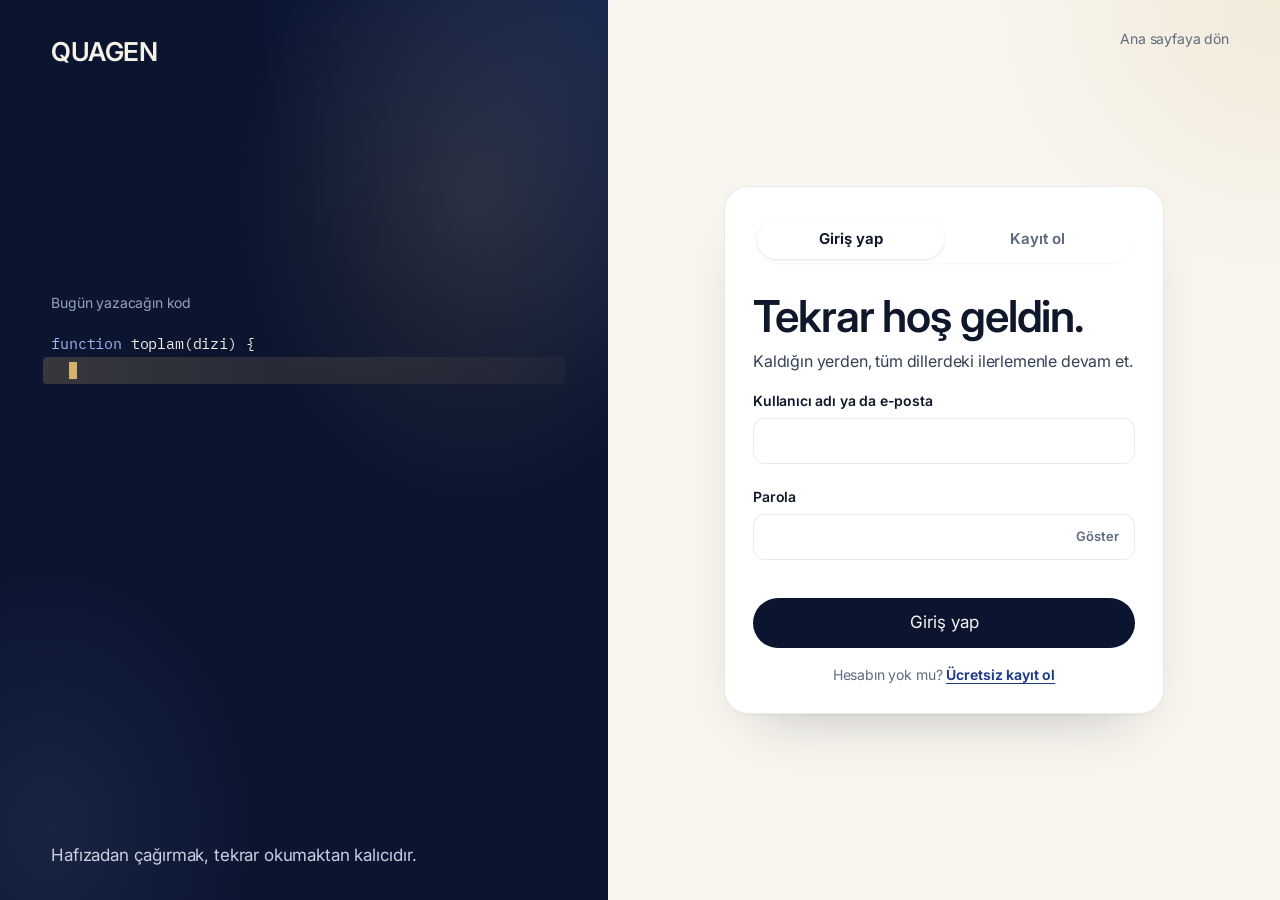
==== commit 4caa507f: "Yayın: Apple havasında yazı ve düzen Co-Authored-By: Claude Fable 5.2 <noreply@anthropic.com>" ====
--- a/hesap.html
+++ b/hesap.html
@@ -9,11 +9,11 @@
   <meta name="description" content="QUAGEN hesabına giriş yap ya da ücretsiz hesap oluştur. İlerlemen tüm cihazlarında seninle." />
   <link rel="preconnect" href="https://fonts.googleapis.com" />
   <link rel="preconnect" href="https://fonts.gstatic.com" crossorigin />
-  <link href="https://fonts.googleapis.com/css2?family=Bricolage+Grotesque:opsz,wdth,wght@12..96,75..100,400..800&family=Fraunces:ital,opsz,wght,SOFT,WONK@0,9..144,300..700,0..100,0..1;1,9..144,300..700,0..100,0..1&family=IBM+Plex+Mono:wght@400;500;600&display=swap" rel="stylesheet" />
+  <link href="https://fonts.googleapis.com/css2?family=Bricolage+Grotesque:opsz,wdth,wght@12..96,75..100,400..800&family=Inter:wght@400;500;600;700&family=IBM+Plex+Mono:wght@400;500;600&display=swap" rel="stylesheet" />
   <link rel="stylesheet" href="assets/css/tokens.css" />
   <link rel="stylesheet" href="assets/css/hesap.css" />
   <link rel="stylesheet" href="assets/css/cam.css" />
-  <link rel="stylesheet" href="assets/css/quagen-premium.css?v=1" />
+  <link rel="stylesheet" href="assets/css/quagen-premium.css?v=2" />
   <script>(function () { var t = "system"; try { t = JSON.parse(localStorage.getItem("kd-profile") || "{}").theme || "system"; } catch (e) {} if (t !== "light") t = "dark"; document.documentElement.dataset.theme = t; })();</script>
 </head>
 <body>
--- a/assets/css/quagen-premium.css
+++ b/assets/css/quagen-premium.css
@@ -9,7 +9,7 @@
   --glass: #ffffff; --glass-strong: #ffffff; --glass-edge: rgba(15, 23, 42, 0.09);
   --glass-shadow: 0 1px 2px rgba(15, 23, 42, 0.04), 0 28px 56px -36px rgba(15, 23, 42, 0.32);
   --isik-1: rgba(201, 165, 90, 0.16); --isik-2: rgba(30, 58, 138, 0.07); --isik-3: transparent; --nokta: rgba(15, 23, 42, 0.07);
-  --serif: "Fraunces", Georgia, "Times New Roman", serif;
+  --sans: -apple-system, BlinkMacSystemFont, "SF Pro Display", "SF Pro Text", "Inter", "Helvetica Neue", Arial, sans-serif; --serif: var(--sans);
 }
 :root.qp[data-theme="dark"] {
   --paper: #0b1530; --surface: #111d3d; --sunken: #0e1834; --code-bg: #0a1329;
@@ -68,3 +68,18 @@
 .qp .seal { background: radial-gradient(circle at 35% 35%, #ecd59c, #c9a55a 60%, #a07c34); box-shadow: 0 0 0 3px var(--surface), 0 0 0 4px #a07c34; }
 .qp .seal::after { border-color: #0b1530; }
 .qp .tag { background: #0b1530; color: #e3c888; }
+
+/* v2: Apple havası — sistem yazı tipi, hap düğmeler, yuvarlak kartlar */
+.qp body { letter-spacing: -0.01em; }
+.qp h1, .qp h2, .qp h3, .qp .name, .qp .w-in p { font-weight: 600; letter-spacing: -0.025em; line-height: 1.06; }
+.qp .logo { font-weight: 600; letter-spacing: -0.02em; }
+.qp .logo::after { display: none; }
+.qp .art-quote, .qp .headline { font-style: normal; }
+.qp .auth-panel .submit { border-radius: 980px; font-weight: 400; font-size: 17px; box-shadow: none; }
+.qp .auth-panel .field input, .qp .auth-panel .prefix { border-radius: 12px; border-width: 1px; }
+.qp .tabs, .qp .tab-ink, .qp .tabs button { border-radius: 980px; }
+.qp .tab-ink { box-shadow: 0 1px 3px rgba(15, 23, 42, 0.12); }
+.qp .card.cam, .qp .card { border-radius: 24px; }
+.qp .cta, .qp .links a { border-radius: 980px; font-weight: 400; }
+.qp .lang { border-radius: 22px; border-color: transparent; }
+.qp .stats b, .qp .lr-in b, .qp .hero-av { font-weight: 600; }
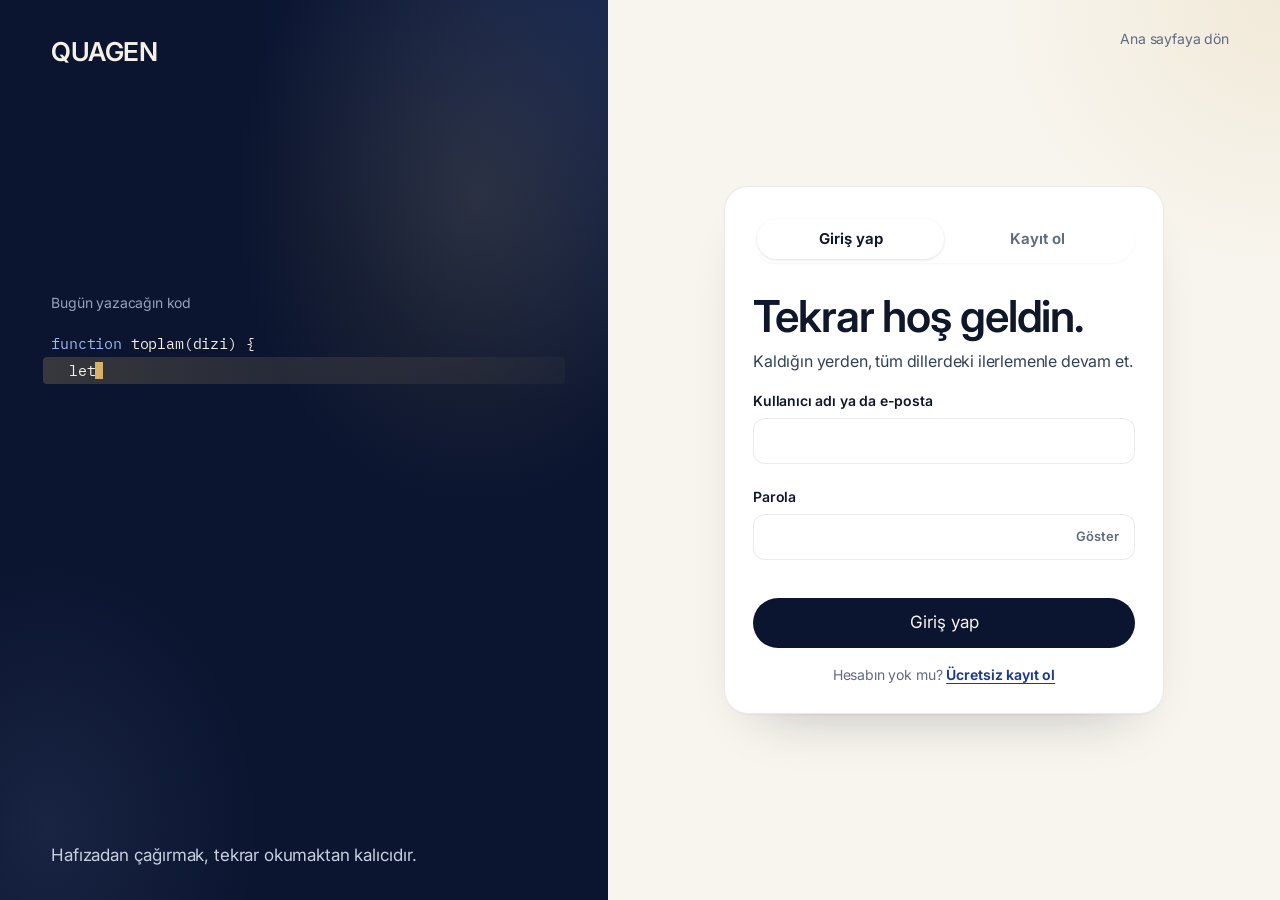
==== commit 689c970f: "Yayın: Python 2–4 KAM anlatımı, otomatik sürüm etiketi Co-Authored-By: Claude Fable 5.2 <noreply@ant" ====
--- a/hesap.html
+++ b/hesap.html
@@ -2,7 +2,7 @@
 <html lang="tr" class="qp">
 <head>
   <script>window.QUAGEN_STATIK = true; window.QUAGEN_BULUT = {"url":"https://lalqdppmjirelxngliim.supabase.co","anahtar":"sb_publishable_4_QRTlzAS4J74myS9klBng_SNF8kN42"};</script>
-  <script src="assets/js/bulut.js"></script>
+  <script src="assets/js/bulut.js?v=7f5de8db"></script>
   <meta charset="utf-8" />
   <meta name="viewport" content="width=device-width, initial-scale=1" />
   <title>QUAGEN — Giriş yap ya da kayıt ol</title>
@@ -10,10 +10,10 @@
   <link rel="preconnect" href="https://fonts.googleapis.com" />
   <link rel="preconnect" href="https://fonts.gstatic.com" crossorigin />
   <link href="https://fonts.googleapis.com/css2?family=Bricolage+Grotesque:opsz,wdth,wght@12..96,75..100,400..800&family=Inter:wght@400;500;600;700&family=IBM+Plex+Mono:wght@400;500;600&display=swap" rel="stylesheet" />
-  <link rel="stylesheet" href="assets/css/tokens.css" />
-  <link rel="stylesheet" href="assets/css/hesap.css" />
-  <link rel="stylesheet" href="assets/css/cam.css" />
-  <link rel="stylesheet" href="assets/css/quagen-premium.css?v=2" />
+  <link rel="stylesheet" href="assets/css/tokens.css?v=1cc11b9f" />
+  <link rel="stylesheet" href="assets/css/hesap.css?v=2d355caa" />
+  <link rel="stylesheet" href="assets/css/cam.css?v=e13c68f2" />
+  <link rel="stylesheet" href="assets/css/quagen-premium.css?v=81313d37" />
   <script>(function () { var t = "system"; try { t = JSON.parse(localStorage.getItem("kd-profile") || "{}").theme || "system"; } catch (e) {} if (t !== "light") t = "dark"; document.documentElement.dataset.theme = t; })();</script>
 </head>
 <body>
@@ -108,7 +108,7 @@
   <div class="welcome" id="welcome" aria-hidden="true"><div class="w-in"><span class="w-mark"></span><p id="welcome-text">Hoş geldin</p></div></div>
 
   <script>window.KD_FORCE_LANG = "js";</script>
-  <script src="assets/js/engine.js"></script>
-  <script src="assets/js/hesap.js"></script>
+  <script src="assets/js/engine.js?v=228fa445"></script>
+  <script src="assets/js/hesap.js?v=ff9fe5d0"></script>
 </body>
 </html>
